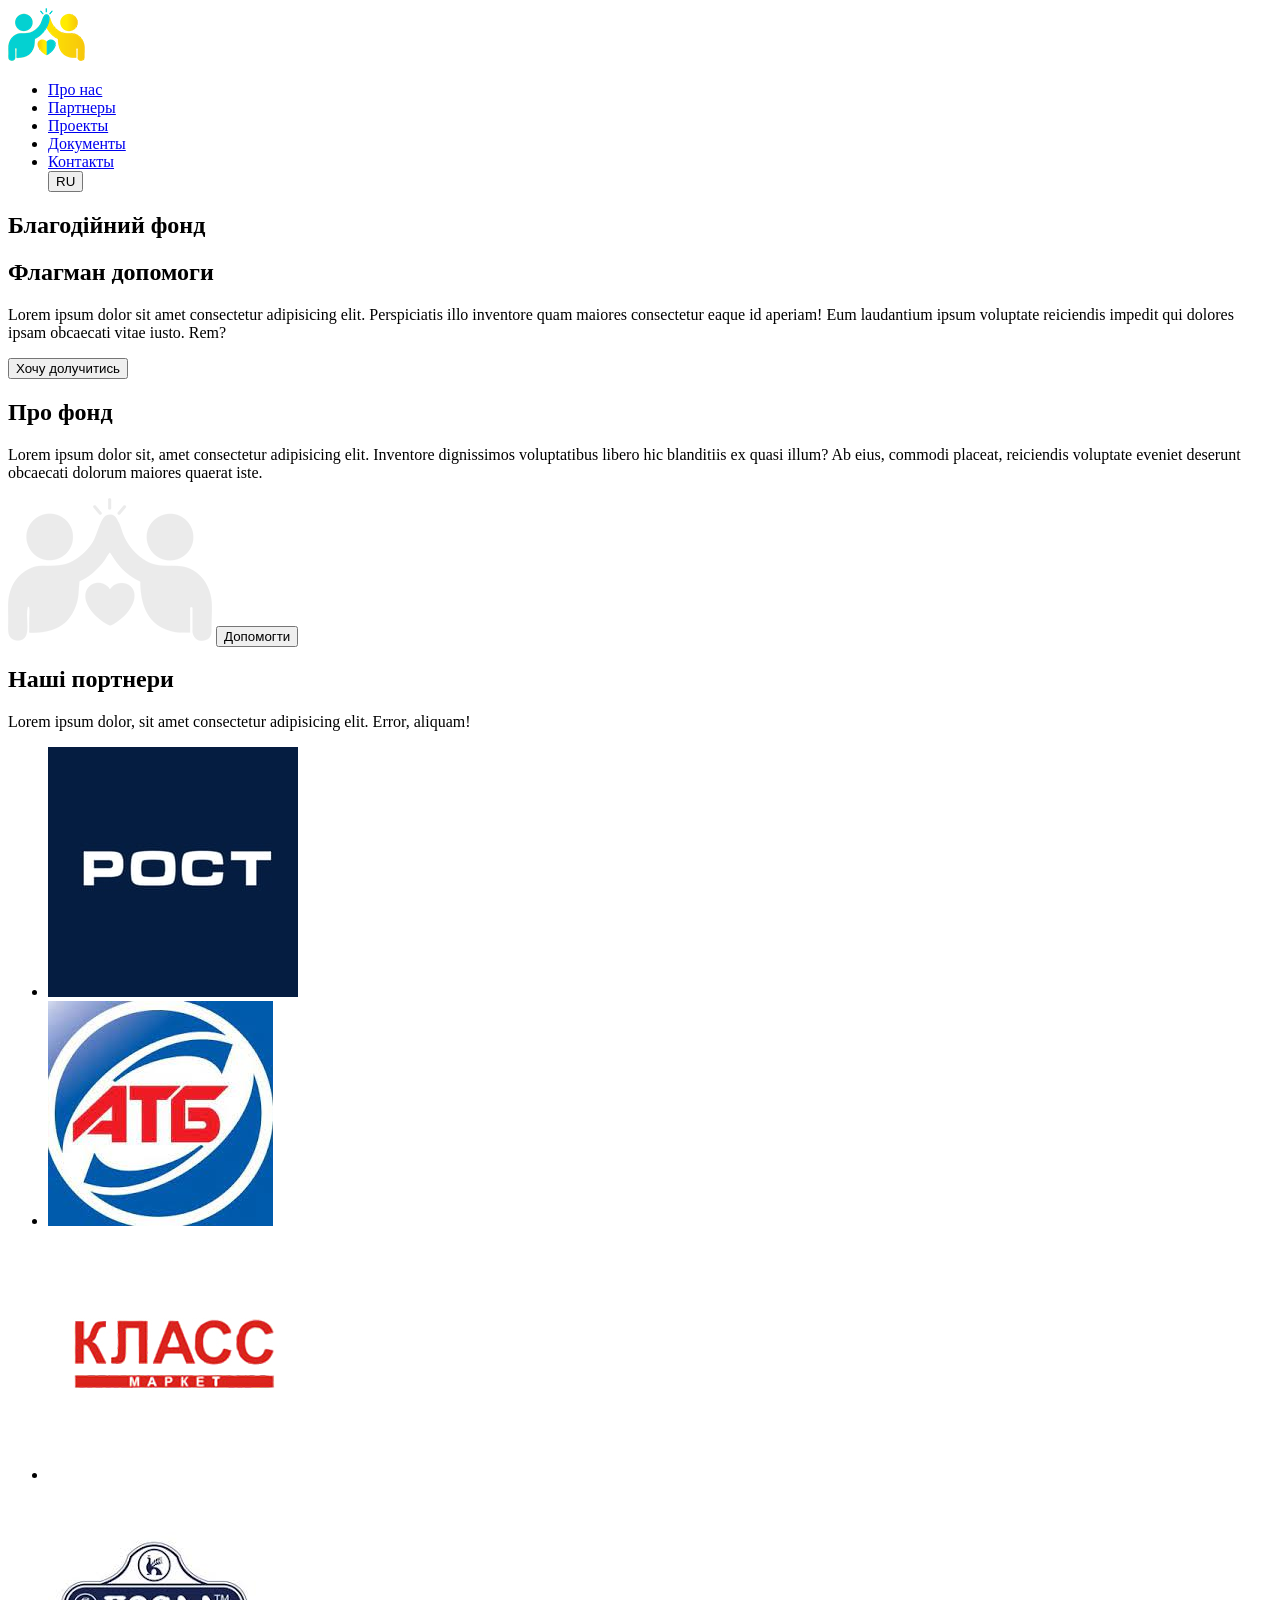
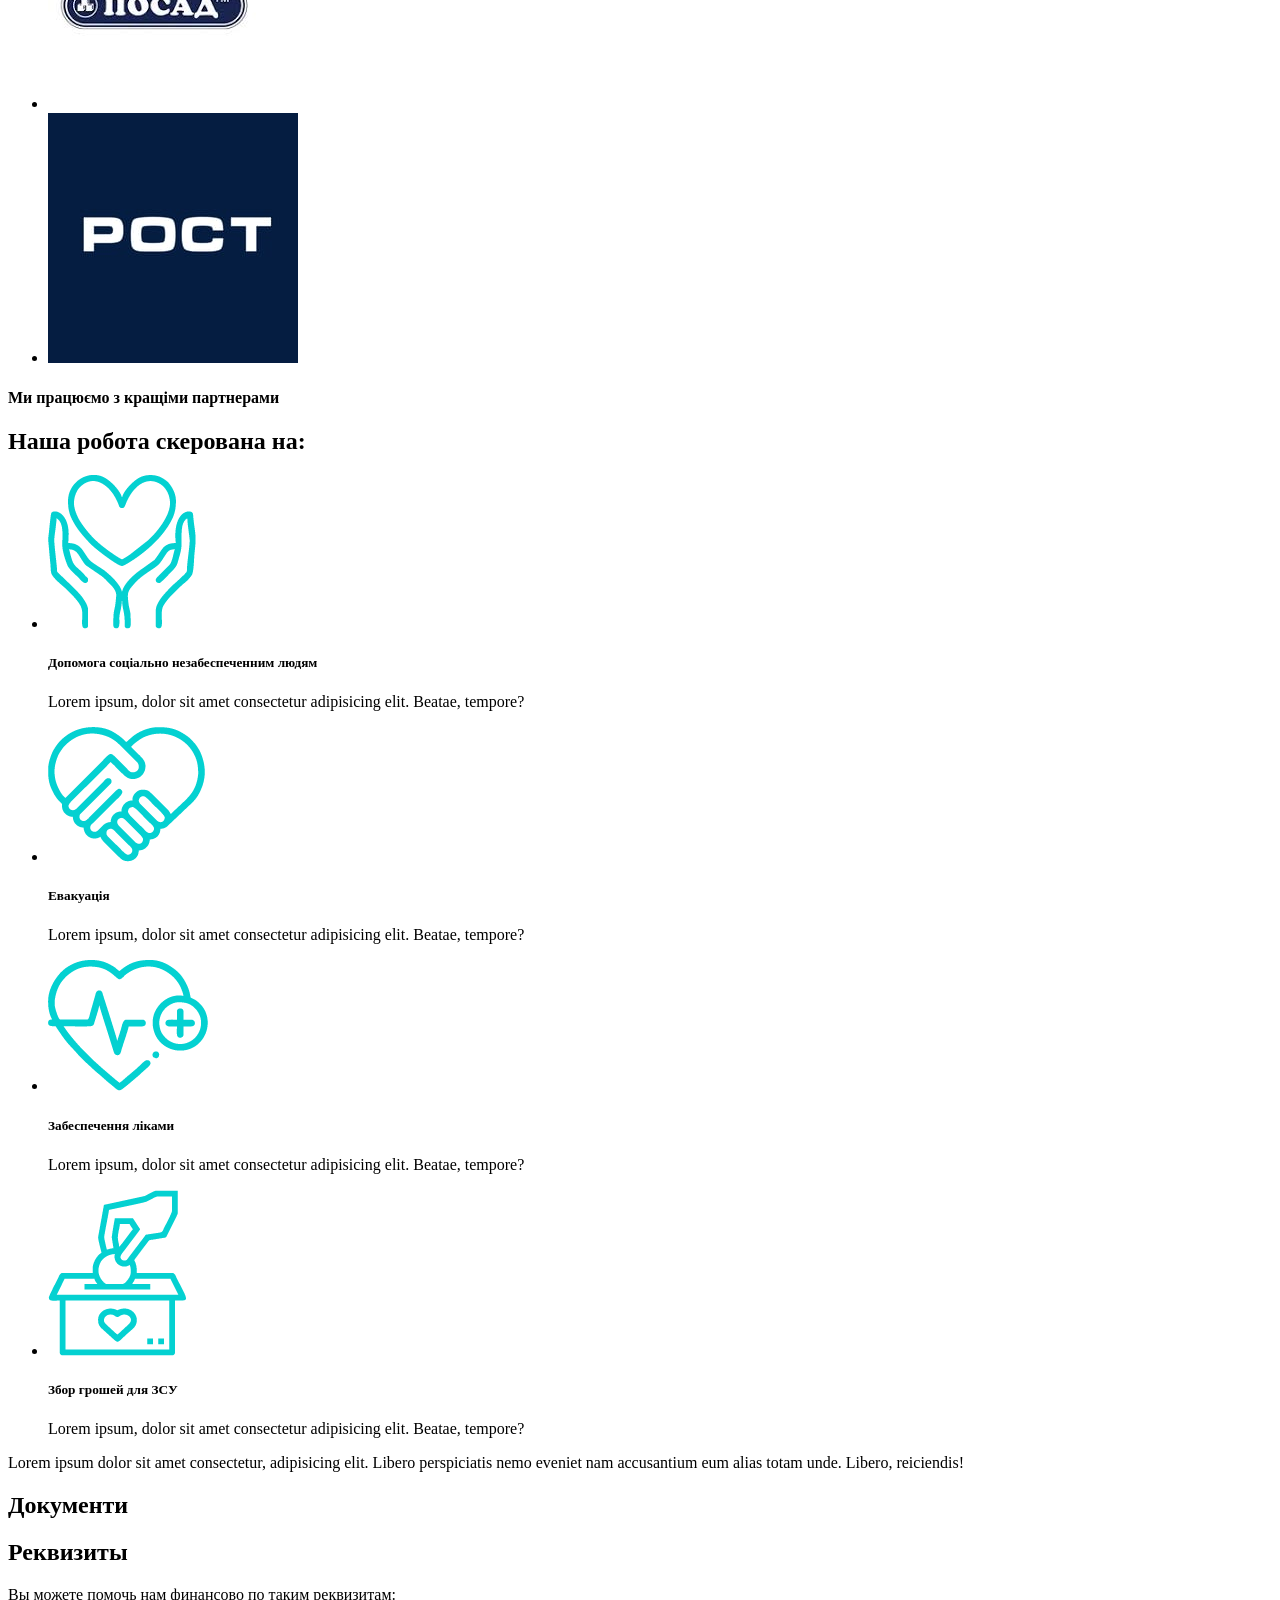
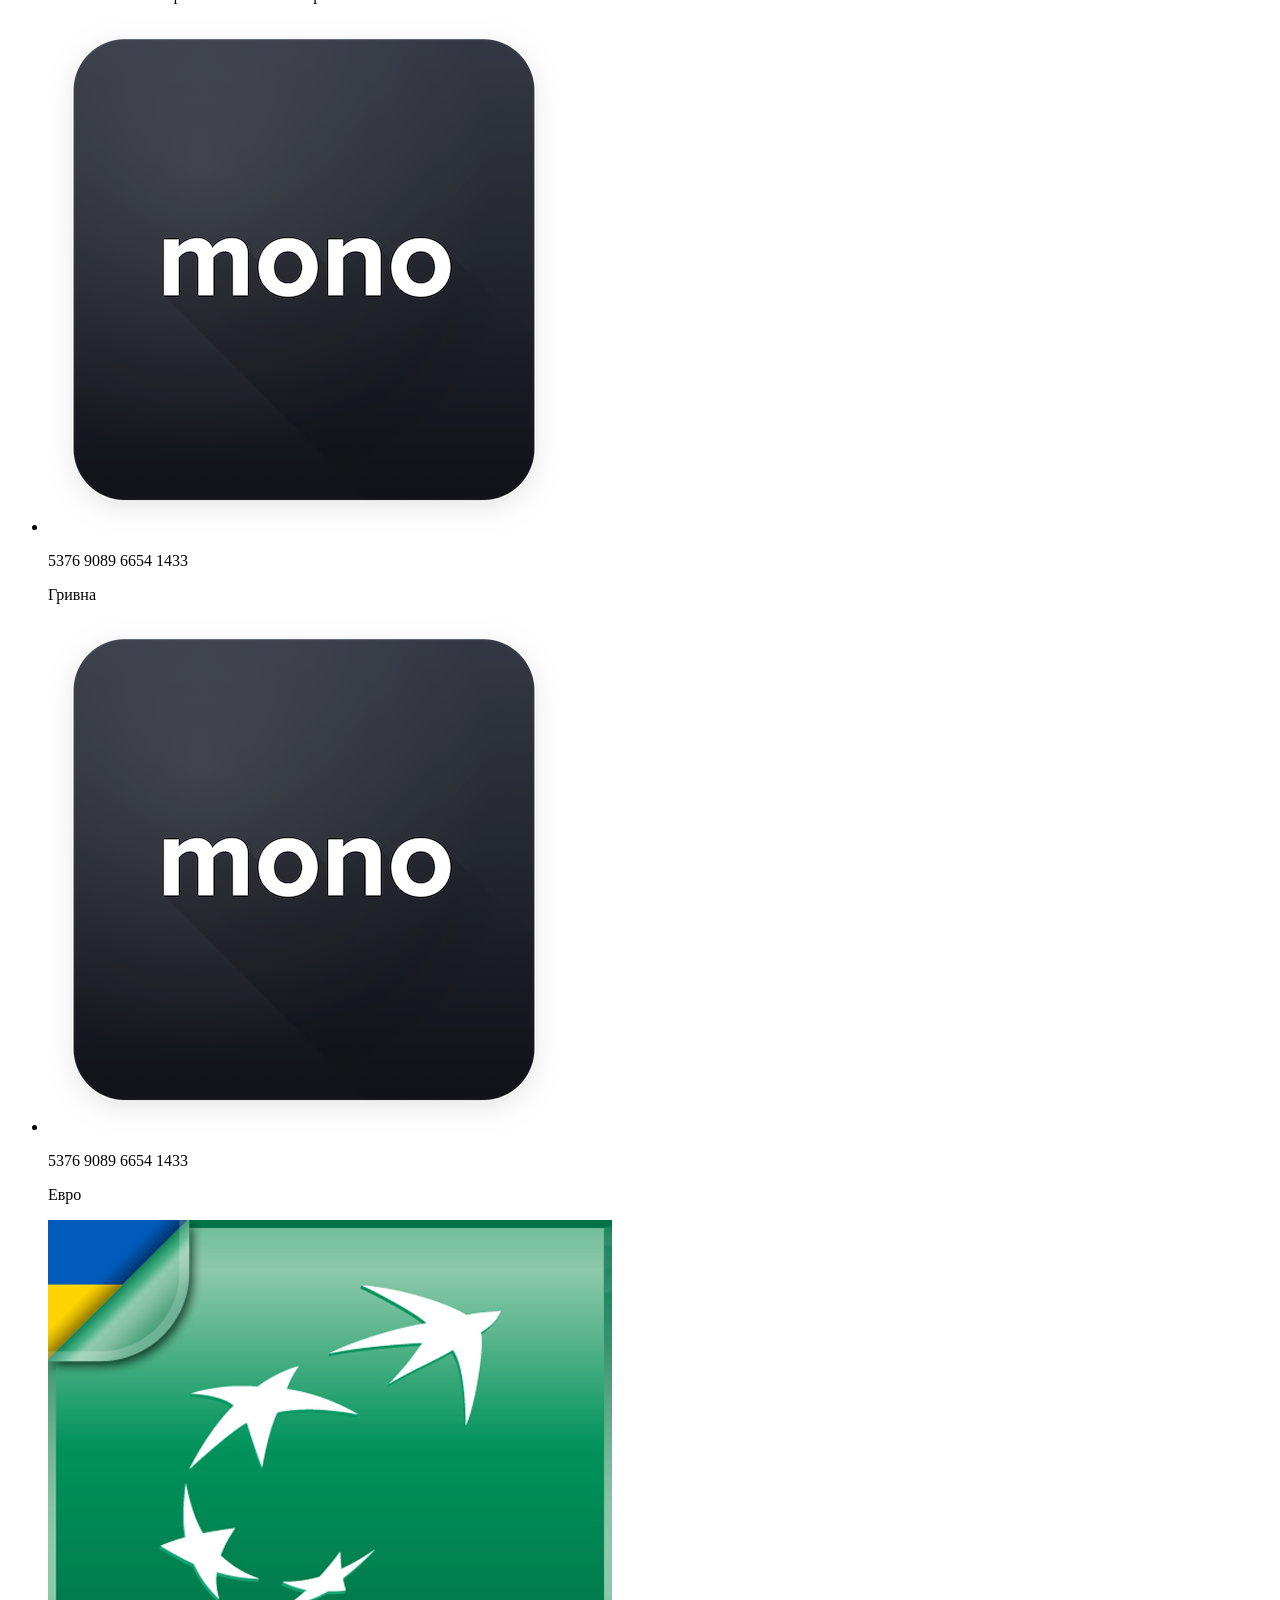
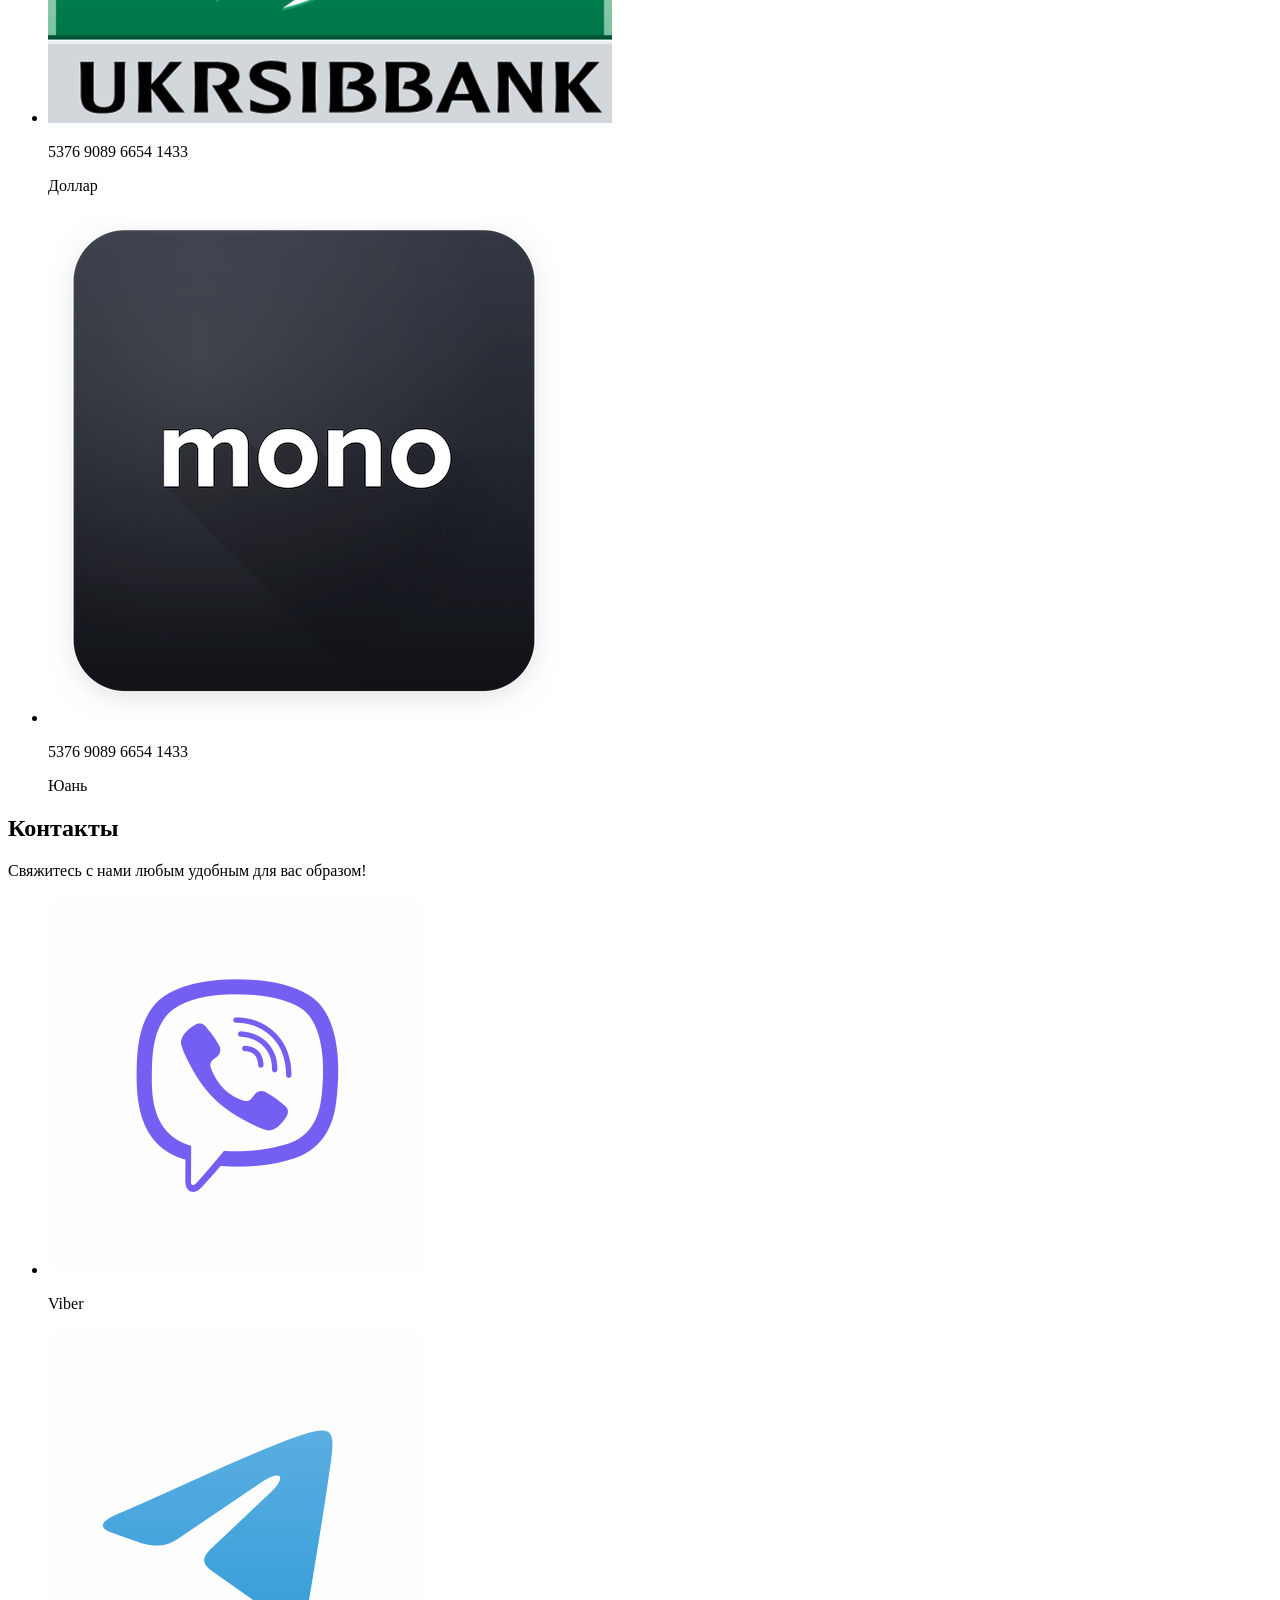
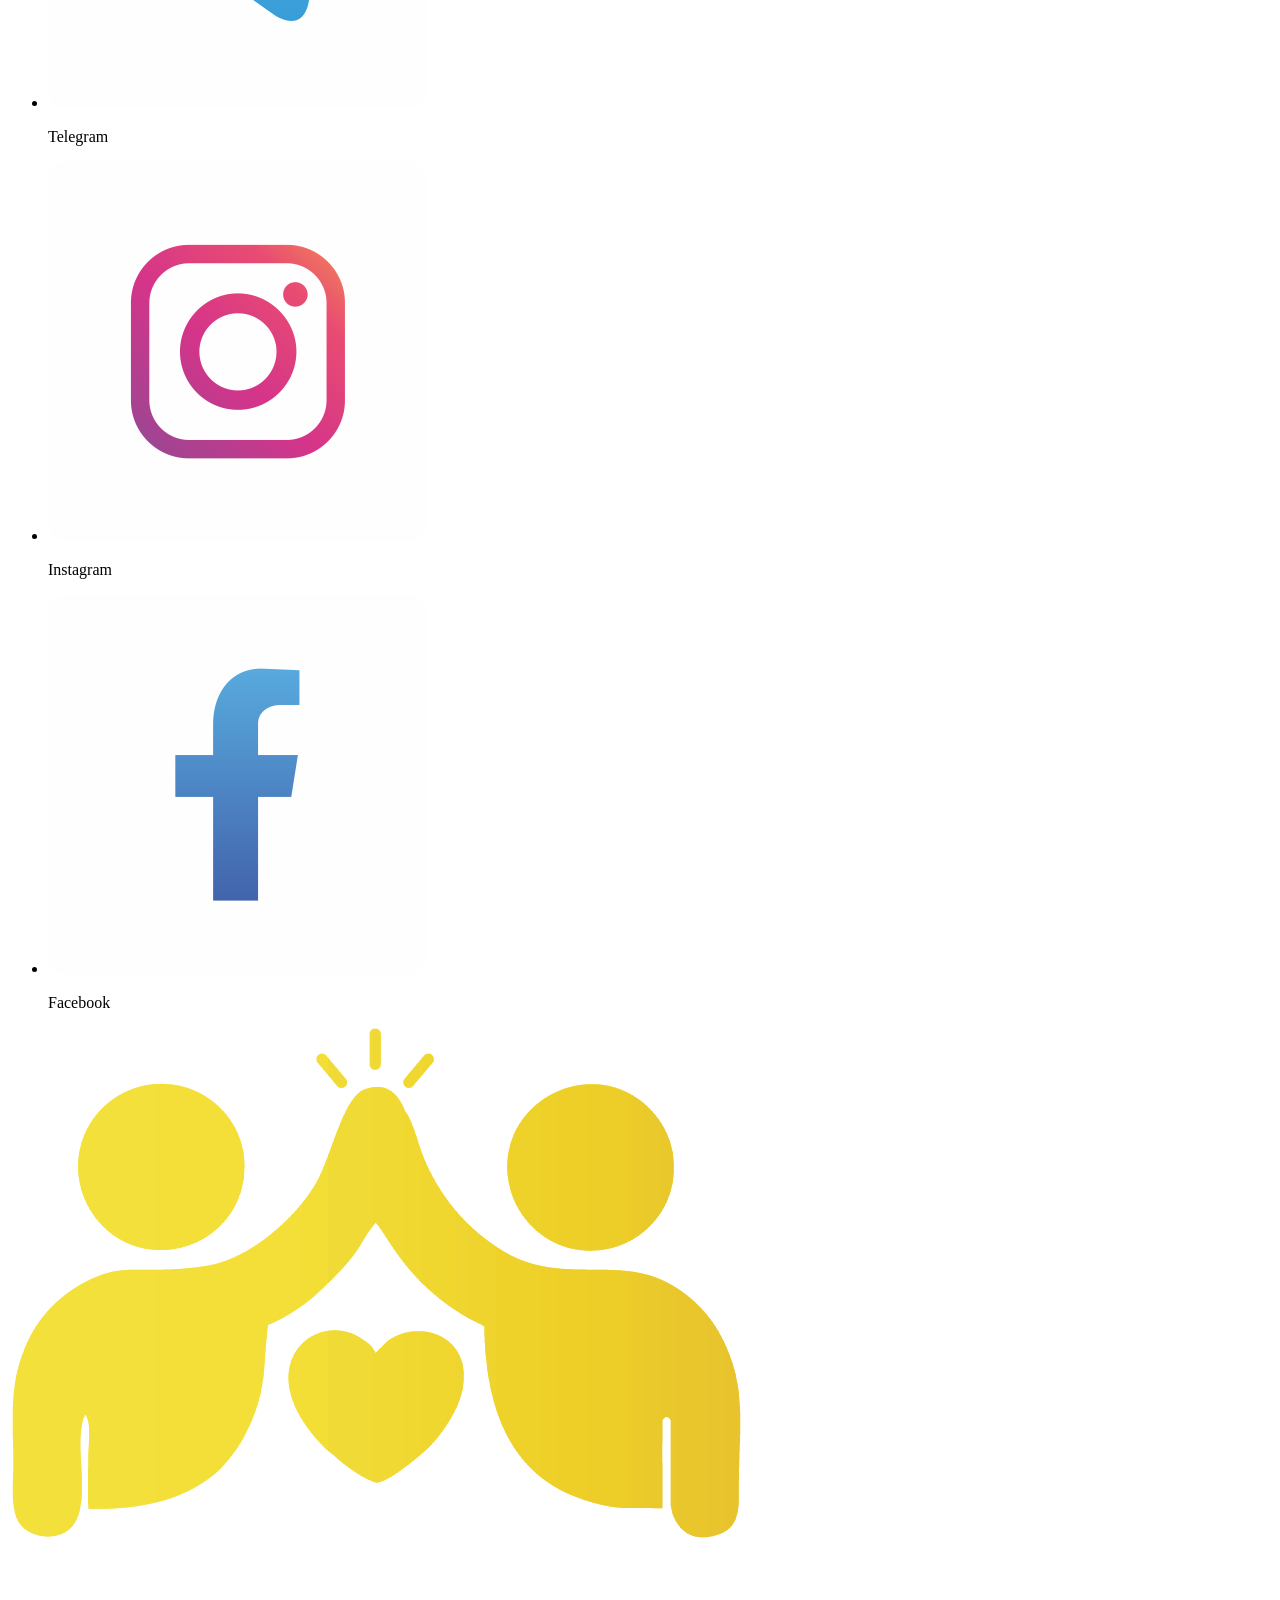
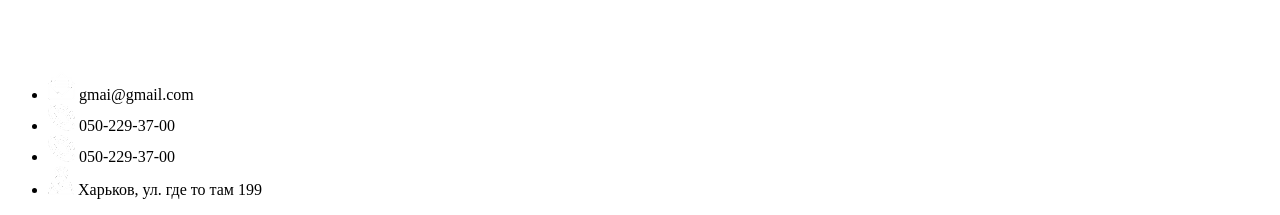
==== Флагман/index.html @ 04d18f3b "Update index.html" ====
<!DOCTYPE html>
<html lang="ru">
<head>
    <meta charset="UTF-8">
    <meta http-equiv="X-UA-Compatible" content="IE=edge">
    <meta name="viewport" content="width=device-width, initial-scale=1.0">
    <title>Флагман допомоги</title>
    <link rel="stylesheet" href=".../main.css">
    <link rel="preconnect" href="https://fonts.googleapis.com">
    <link rel="preconnect" href="https://fonts.gstatic.com" crossorigin>
    <link href="https://fonts.googleapis.com/css2?family=Merriweather:wght@700&family=Montserrat:wght@400;700;900&display=swap" rel="stylesheet">
</head>
<body>
    <header class="header" id="header">
        <a href="#header"> <img class="logo" src="./img/ЛОГО.png" alt="Logo"></a>
        <nav class="navigation">
            <ul class="navigation-list">
                <li class="navigation-list-item"> <a class="navigation-list-item-link" href="#aboute">Про нас</a></li>
                <li class="navigation-list-item"> <a class="navigation-list-item-link" href="#partners">Партнеры</a></li>
                <li class="navigation-list-item"> <a class="navigation-list-item-link" href="#projects">Проекты</a></li>
                <li class="navigation-list-item"> <a class="navigation-list-item-link" href="#documents">Документы</a></li>
                <li class="navigation-list-item"> <a class="navigation-list-item-link" href="#contacts">Контакты</a></li>
                <button class="navigation-languege-button">RU</button>
            </ul>
        </nav>
    </header>
    <main>
        <section class="aboute" id="aboute">
            <h2 class="aboute-header">Благодійний фонд</h2>
            <h1>Флагман допомоги</h1>
            <p class="aboute-text">Lorem ipsum dolor sit amet consectetur adipisicing elit. Perspiciatis illo inventore quam maiores consectetur eaque id aperiam! Eum laudantium ipsum voluptate reiciendis impedit qui dolores ipsam obcaecati vitae iusto. Rem?</p>
            <button class="aboute-button_join">Хочу долучитись</button>
        </section>
            <div class="aboute-fund">
                <div class="about-fund_wrapper">
            <h2 class="aboute-funt-header">Про фонд</h2>
            <p class="aboute-fund-text">Lorem ipsum dolor sit, amet consectetur adipisicing elit. Inventore dignissimos voluptatibus libero hic blanditiis ex quasi illum? Ab eius, commodi placeat, reiciendis voluptate eveniet deserunt obcaecati dolorum maiores quaerat iste.</p>
                </div>
                <div class="about-fund-help">
            <img class="aboute-fund-logo" src="./img/Ресурс 16@4x.png" alt="Logo">
            <button class="aboute-fund_join">Допомогти</button>
                 </div>
            </div>
        

        <section class="partners" id="partners">
             <h2 class="partners-header">Наші портнери</h2>
             <p class="partners-text">Lorem ipsum dolor, sit amet consectetur adipisicing elit. Error, aliquam!</p>
             <ul class="partners-list">
                 <li class="partners-list-item"><img class="partners-list-item-img" src="/Флагман/img/3421147_20210803105849.jpg" alt=""></li>
                 <li class="partners-list-item"><img class="partners-list-item-img" src="/Флагман/img/атб.jpg" alt=""></li>
                 <li class="partners-list-item"><img class="partners-list-item-img" src="/Флагман/img/класс.jpg" alt=""></li>
                 <li class="partners-list-item"><img class="partners-list-item-img" src="/Флагман/img/посад.jpg" alt=""></li>
                 <li class="partners-list-item"><img class="partners-list-item-img" src="/Флагман/img/3421147_20210803105849.jpg" alt=""></li>
             </ul>
             <h4 class="partners-slogan">Ми працюємо з кращіми партнерами</h4>
        </section>

        <section class="projects" id="projects">
             <h2 class="projects-header">Наша робота скерована на:</h2>
             <ul class="projects-list">
                 <li class="projects-list-item">
                     <img class="projects-list-item-img" src="./img/Ресурс 64@4x.png" alt="">
                     <h5>Допомога соціально незабеспеченним людям</h5>
                     <p>Lorem ipsum, dolor sit amet consectetur adipisicing elit. Beatae, tempore?</p>
                 </li>
                 <li class="projects-list-item">
                    <img class="projects-list-item-img" src="./img/Ресурс 62@4x.png" alt="">
                    <h5>Евакуація</h5>
                    <p>Lorem ipsum, dolor sit amet consectetur adipisicing elit. Beatae, tempore?</p>
                 </li>
                <li class="projects-list-item">
                    <img class="projects-list-item-img" src="./img/Ресурс 61@4x.png" alt="">
                    <h5>Забеспечення ліками</h5>
                    <p>Lorem ipsum, dolor sit amet consectetur adipisicing elit. Beatae, tempore?</p>
                </li>
                <li class="projects-list-item">
                    <img class="projects-list-item-img" src="./img/Ресурс 63@4x.png" alt="">
                    <h5>Збор грошей для ЗСУ</h5>
                    <p>Lorem ipsum, dolor sit amet consectetur adipisicing elit. Beatae, tempore?</p>
                </li>
            </ul>
             <p class="projects-slogan">Lorem ipsum dolor sit amet consectetur, adipisicing elit. Libero perspiciatis nemo eveniet nam accusantium eum alias totam unde. Libero, reiciendis!</p>
        </section>
        <section class="docements" id="documents">
            <h2>Документи</h2>
        </section>
        <section class="requisites">
             <h2>Реквизиты</h2>
             <p class="requisites-text">Вы можете помочь нам финансово по таким реквизитам:</p>
             <ul class="requisites-list">
                 <li class="requisites-list-item">
                     <img class="requisites-list-item-img" src="./img/mono.png" alt="Monobank">
                     <p>5376 9089 6654 1433</p>
                     <p>Гривна</p>
                 </li>
                 <li class="requisites-list-item">
                    <img class="requisites-list-item-img" src="./img/mono.png" alt="Monobank">
                    <p>5376 9089 6654 1433</p>
                    <p>Евро</p>
                </li>
                <li class="requisites-list-item">
                    <img class="requisites-list-item-img" src="./img/укрсиб.png" alt="Monobank">
                    <p>5376 9089 6654 1433</p>
                    <p>Доллар</p>
                </li>
                <li class="requisites-list-item">
                    <img class="requisites-list-item-img" src="./img/mono.png" alt="Monobank">
                    <p>5376 9089 6654 1433</p>
                    <p>Юань</p>
                </li>
             </ul>
        </section>
    </main>
    <footer class="contacts" id="contacts">
        <h2>Контакты</h2>
        <p class="contacts-text">Cвяжитесь с нами любым удобным для вас образом!</p>
        <ul class="messenger-list">
           <li class="messenger-list-item">
               <img src="./img/Ресурс 14@4x.png" alt="viber">
               <p>Viber</p>
           </li>
           <li class="messenger-list-item">
            <img src="./img/Ресурс 15@4x.png" alt="telegram">
            <p>Telegram</p>
        </li>
        <li class="messenger-list-item">
            <img src="./img/Ресурс 13@4x.png" alt="instagram">
            <p>Instagram</p>
        </li>
        <li class="messenger-list-item">
            <img src="./img/Ресурс 12@4x.png" alt="facebook">
            <p>Facebook</p>
        </li>
        </ul>
        <div class="contacts-phone">
            <img src="./img/Ресурс 3@4x.png" alt="Logo">
              <ul class="contacts-list">
                 <li> <img src="./img/contacts_mail icon.png" alt=""> gmai@gmail.com</li>
                 <li> <img src="./img/contacts_phone icon.png" alt=""> 050-229-37-00</li>
                 <li> <img src="./img/contacts_phone icon.png" alt=""> 050-229-37-00</li>
                 <li> <img src="./img/contacts_adress icon.png" alt=""> Харьков, ул. где то там 199</li>
             </ul>
        </div>
    </footer>
</body>
</html>
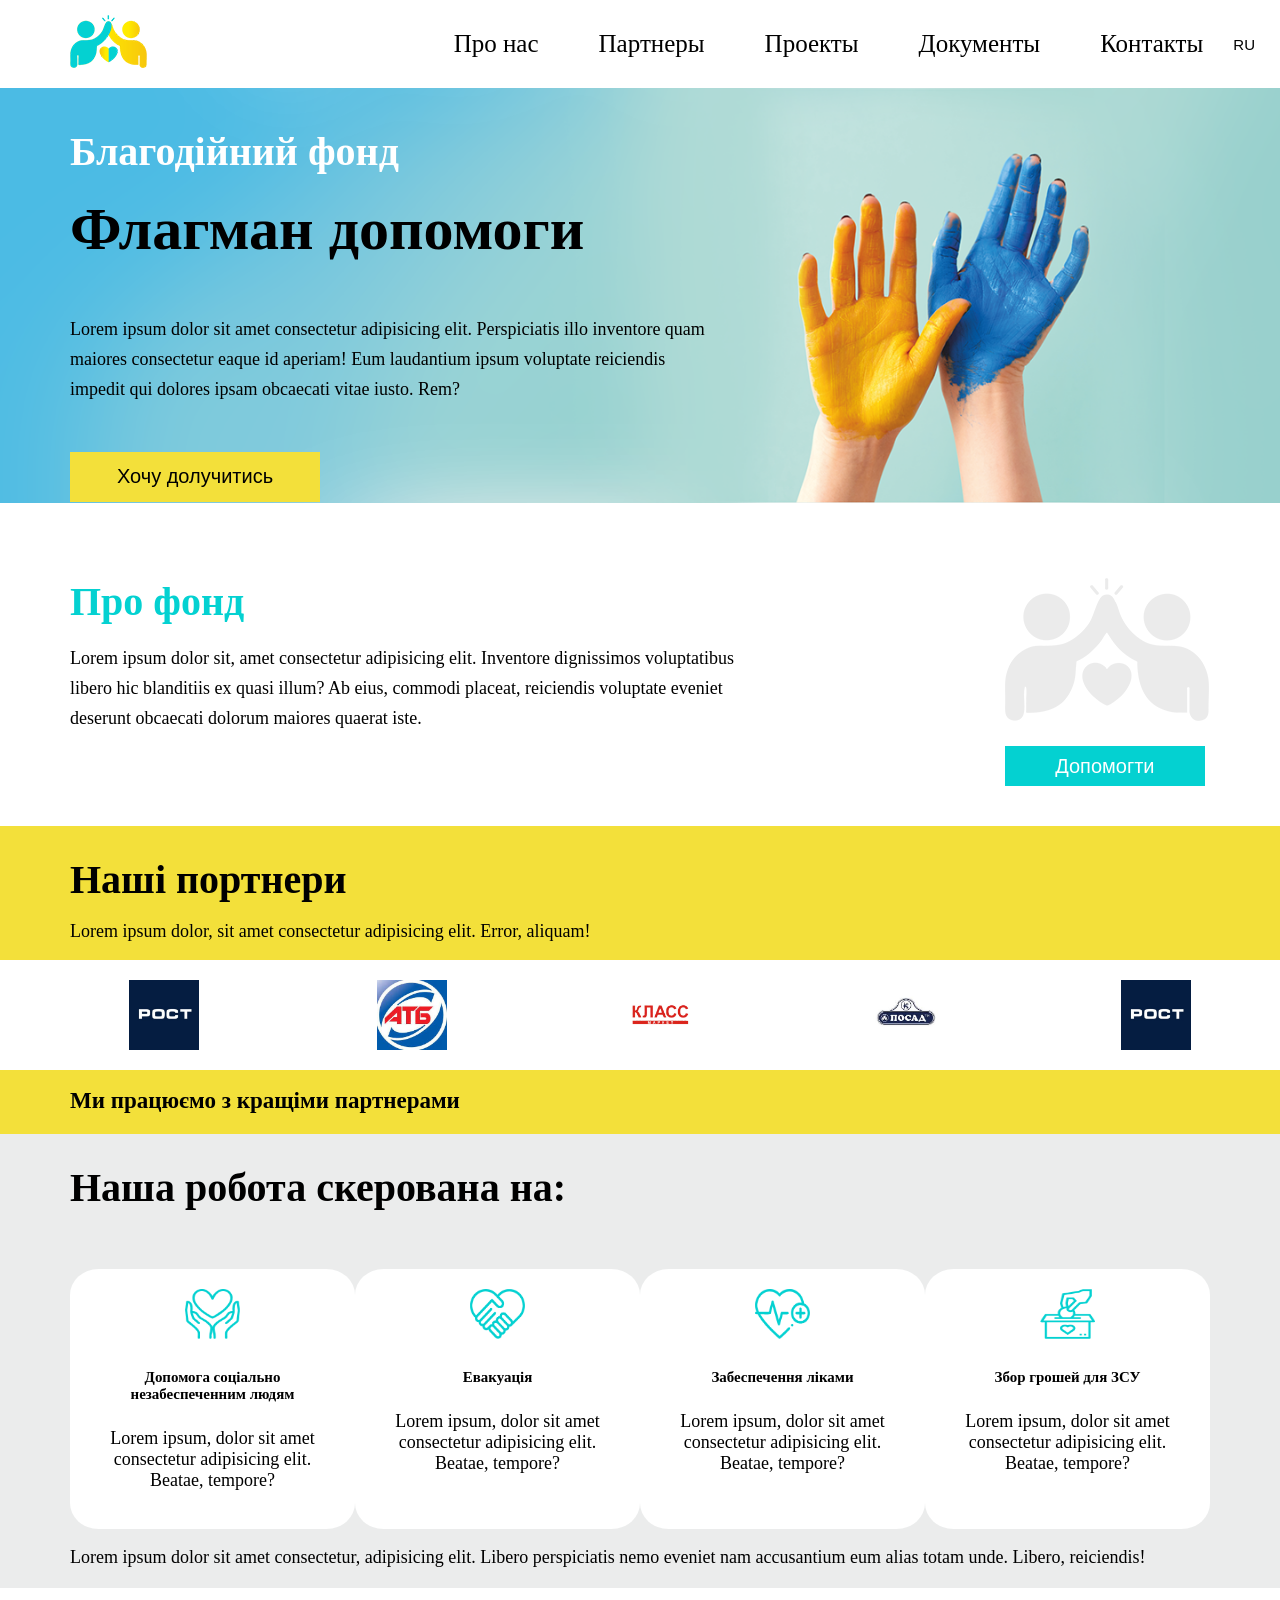
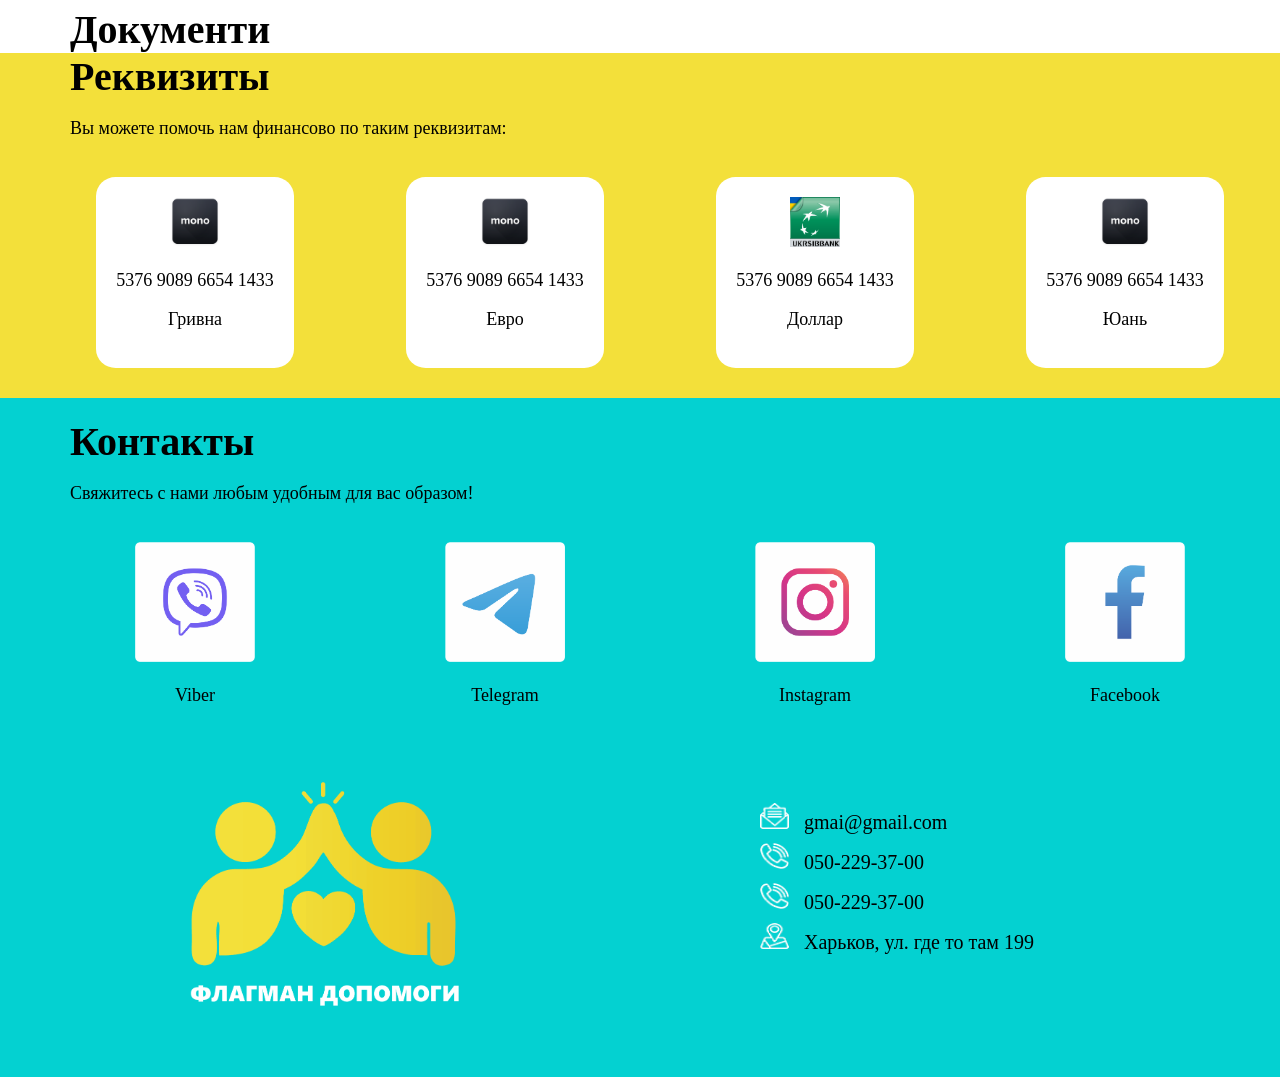
==== commit 1e864d58: "Update index.html" ====
--- a/Флагман/index.html
+++ b/Флагман/index.html
@@ -5,7 +5,7 @@
     <meta http-equiv="X-UA-Compatible" content="IE=edge">
     <meta name="viewport" content="width=device-width, initial-scale=1.0">
     <title>Флагман допомоги</title>
-    <link rel="stylesheet" href=".../main.css">
+    <link rel="stylesheet" href="./main.css">
     <link rel="preconnect" href="https://fonts.googleapis.com">
     <link rel="preconnect" href="https://fonts.gstatic.com" crossorigin>
     <link href="https://fonts.googleapis.com/css2?family=Merriweather:wght@700&family=Montserrat:wght@400;700;900&display=swap" rel="stylesheet">
--- a/Флагман/main.css
+++ b/Флагман/main.css
@@ -0,0 +1,282 @@
+html {
+    scroll-behavior: smooth;
+}
+body {
+    max-width: 1440px;
+    margin: 0 auto;
+    padding: 0;
+    font-family: 'Merriweather' Arial, sans-serif;
+    font-size: 18px;
+}
+
+h1 {
+    font-size: 60px;
+    padding-left: 70px;
+    margin-top: 20px;
+}
+
+h2 {
+    font-size: 40px;
+    margin: 0;
+    padding-left: 70px;
+}
+
+h3 {
+    font-size: 28px;
+}
+
+h4 {
+    font-size: 23px;
+}
+
+.header {
+    display: flex;
+    align-items: center;
+    justify-content: space-between;
+    background-color: #fff;
+    min-height: fit-content;
+    /* min-height: 15px; */
+}
+
+.logo {
+    padding-left: 70px;
+}
+
+.navigation-list {
+    display: flex;
+    list-style: none;
+    font-size: 25px;
+    margin: 0;
+    padding-right: 25px;
+}
+
+.navigation-list-item {
+    padding: 30px;
+}
+
+.navigation-list-item-link {
+    text-decoration: none;
+    color: #000;
+}
+
+.navigation-languege-button {
+    font-size: 15px;
+    border: none;
+    background-color: transparent;
+    cursor: pointer;
+    padding: 0;
+}
+
+.aboute {
+    background: url(/Флагман/img/BANNER.png);
+    background-repeat: no-repeat;
+    background-size: contain;
+    height: 460px;
+    margin-bottom: 30px;
+}
+
+.aboute-header {
+    color: #fff;
+    padding-top: 40px;
+}
+
+.aboute-text {
+    padding-left: 70px;
+    width: 50%;
+    line-height: 30px;
+}
+
+.aboute-button_join {
+    width: 250px;
+    height: 50px;
+    background-color: #f3e03a;
+    font-size: 20px;
+    border: none;
+    cursor: pointer;
+    margin-top: 30px;
+    margin-left: 70px;
+}
+
+.aboute-fund {
+    display: flex;
+}
+
+.aboute-funt-header {
+    color: #04d1d1;
+}
+
+.aboute-fund-text {
+    padding-left: 70px;
+    width: 70%;
+    line-height: 30px;
+}
+
+.aboute-fund-logo {
+    width: 204px;
+    height: 143px;
+    /* padding-top: 30px; */
+    padding-right: 70px;
+}
+
+.aboute-fund_join {
+    width: 200px;
+    height: 40px;
+    background-color: #04d1d1;
+    color: #fff;
+    font-size: 20px;
+    border: none;
+    cursor: pointer;
+    margin-top: 20px;
+}
+
+.partners {
+    background-color: #f3e03a;
+    margin-top: 40px;
+
+}
+
+.partners-header{
+    padding-top: 30px;
+}
+
+.partners-text {
+    padding-left: 70px;
+}
+
+.partners-list {
+    display: flex;
+    justify-content:space-around;
+    background-color: #fff;
+    list-style: none;
+}
+
+.partners-list-item {
+padding-top: 20px;
+padding-bottom: 15px;
+}
+
+.partners-list-item-img {
+width: 70px;
+height: 70px;
+}
+
+.partners-slogan {
+    margin: 0;
+    padding-bottom: 20px;
+    padding-left: 70px;
+}
+
+.projects {
+    background-color: #ebecec;
+    padding-top: 30px;
+}
+
+.projects-list {
+    display: flex;
+    justify-content: space-around;
+    padding-top: 40px;
+    padding-left: 70px;
+    padding-right: 70px;
+}
+
+.projects-list-item {
+    text-align: center;
+    background-color: #fff;
+    padding: 20px 20px;
+    border-radius: 10%;
+    list-style: none;
+    width: 250px;
+}
+
+.projects-list-item-img {
+    width: 55px;
+    height: 50px;
+}
+
+.projects-slogan {
+    padding-left: 70px;
+    padding-bottom: 20px;
+}
+
+.documets {
+
+}
+
+.requisites {
+    background-color: #f3e03a;
+}
+
+.requisites-text  {
+    padding-left: 70px;
+}
+
+.requisites-list {
+    display: flex;
+    justify-content: space-around;
+    padding-top: 20px;
+    padding-bottom: 30px;
+    margin: 0;
+}
+
+.requisites-list-item {
+    list-style: none;
+    text-align: center;
+    background-color: #fff;
+    padding: 20px 20px;
+    border-radius: 10%;
+}
+
+.requisites-list-item-img {
+    width: 50px;
+    height: 50px;
+}
+
+.contacts {
+    background-color: #04d1d1;
+    padding-top: 20px;
+}
+
+.contacts-text {
+    padding-left: 70px;
+}
+
+.messenger-list {
+    display: flex;
+    justify-content: space-around;
+    list-style: none;
+    text-align: center;
+    padding-top: 20px;
+}
+
+.messenger-list-item img {
+width: 120px;
+height: 120px;
+}
+
+.contacts-phone {
+    display: flex;
+}
+
+.contacts-phone img {
+    width: 270px;
+    height: 225px;
+    padding-left: 190px;
+    padding-top: 40px;
+    padding-bottom: 70px;
+}
+
+
+.contacts-list {
+    list-style: none;
+    padding-top: 40px;
+    padding-left: 300px;
+    font-size: 20px;
+    line-height: 40px;
+}
+
+.contacts-list img {
+    width: 29px;
+    height: 26px;
+    padding: 0;
+    margin-right: 10px;
+}
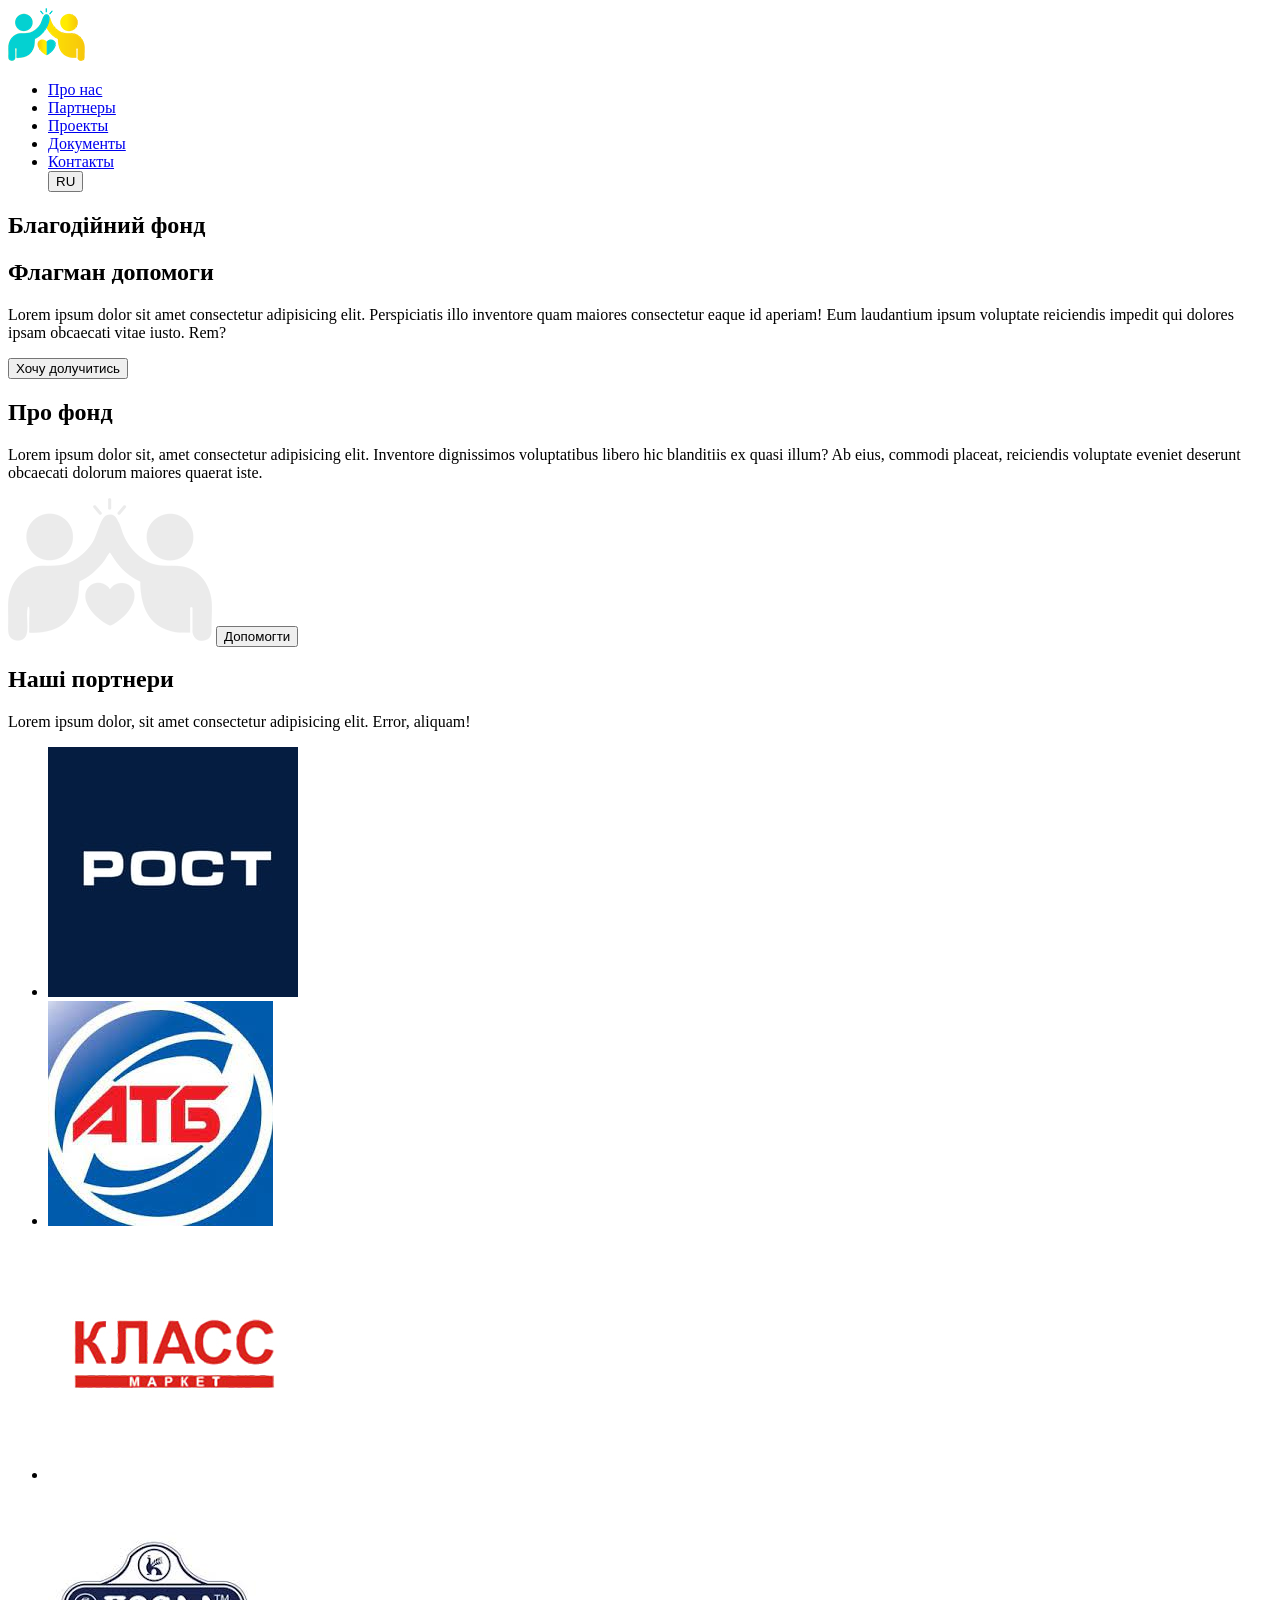
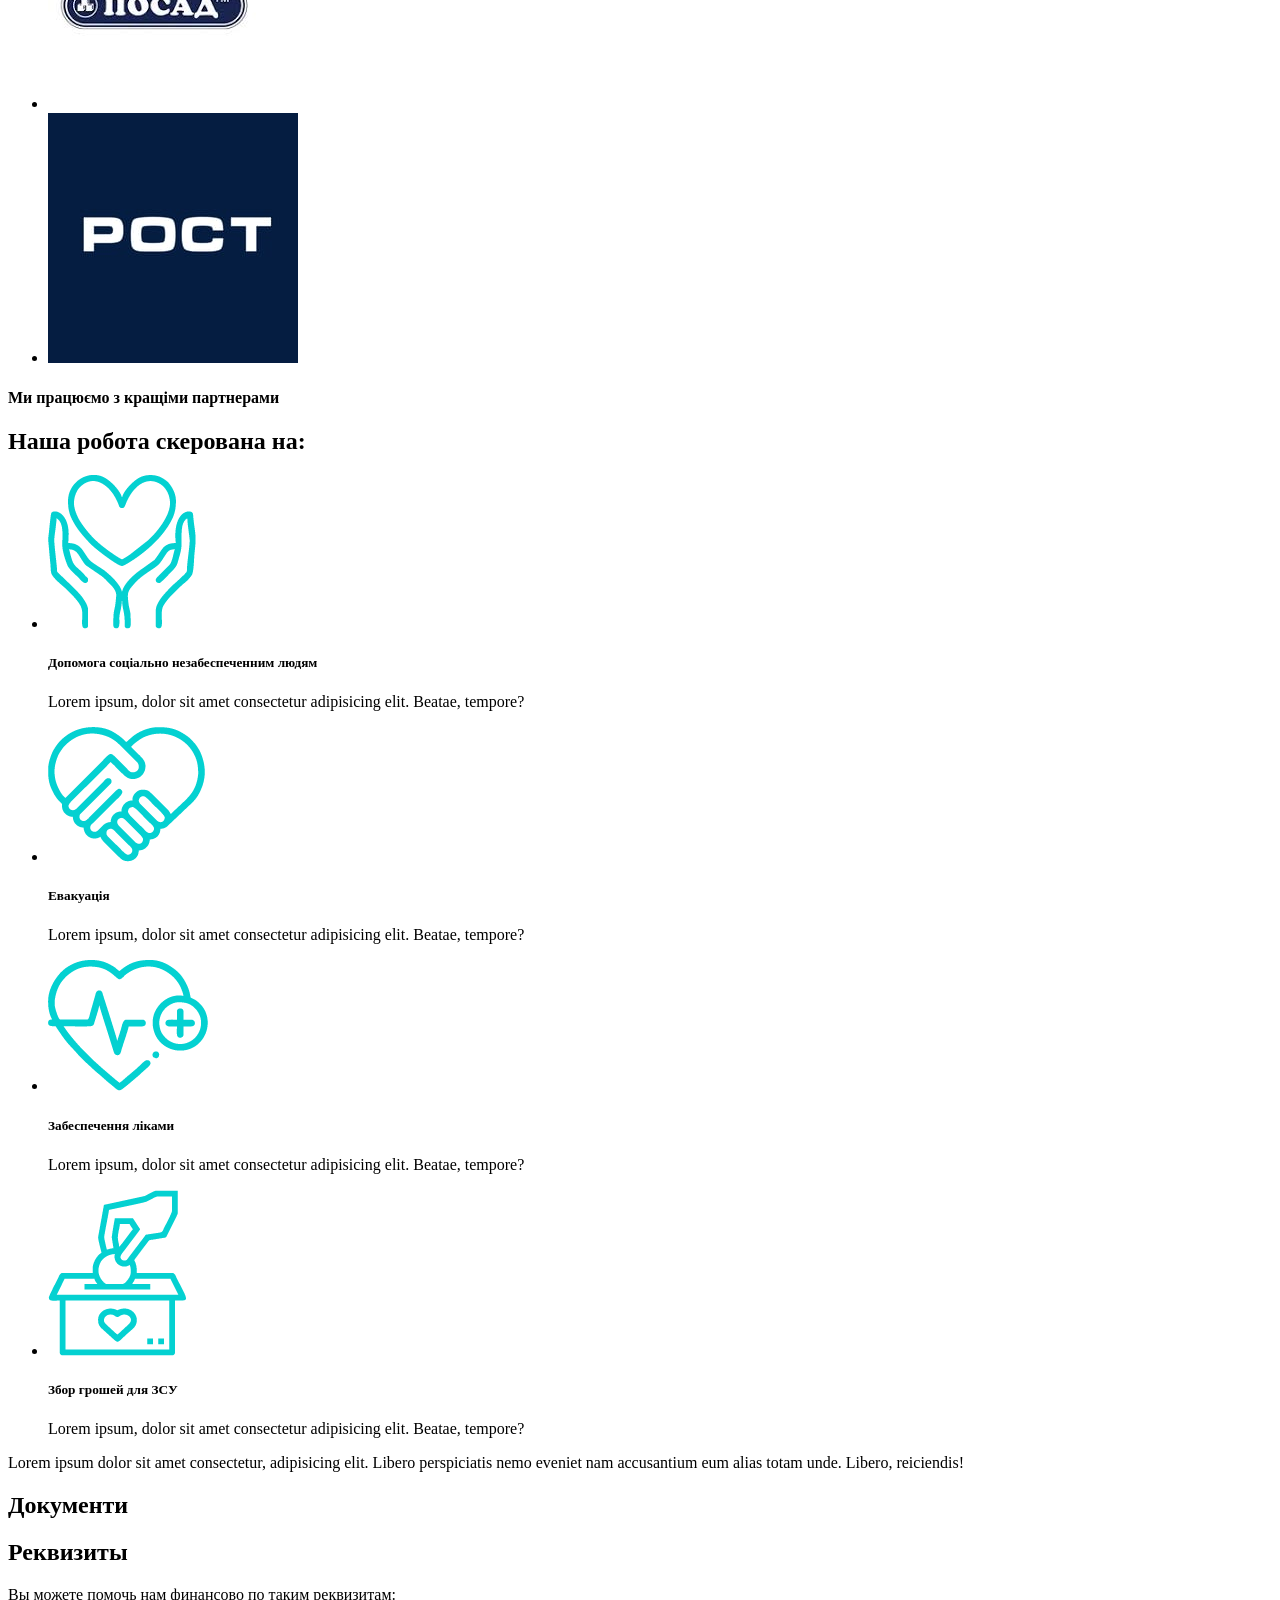
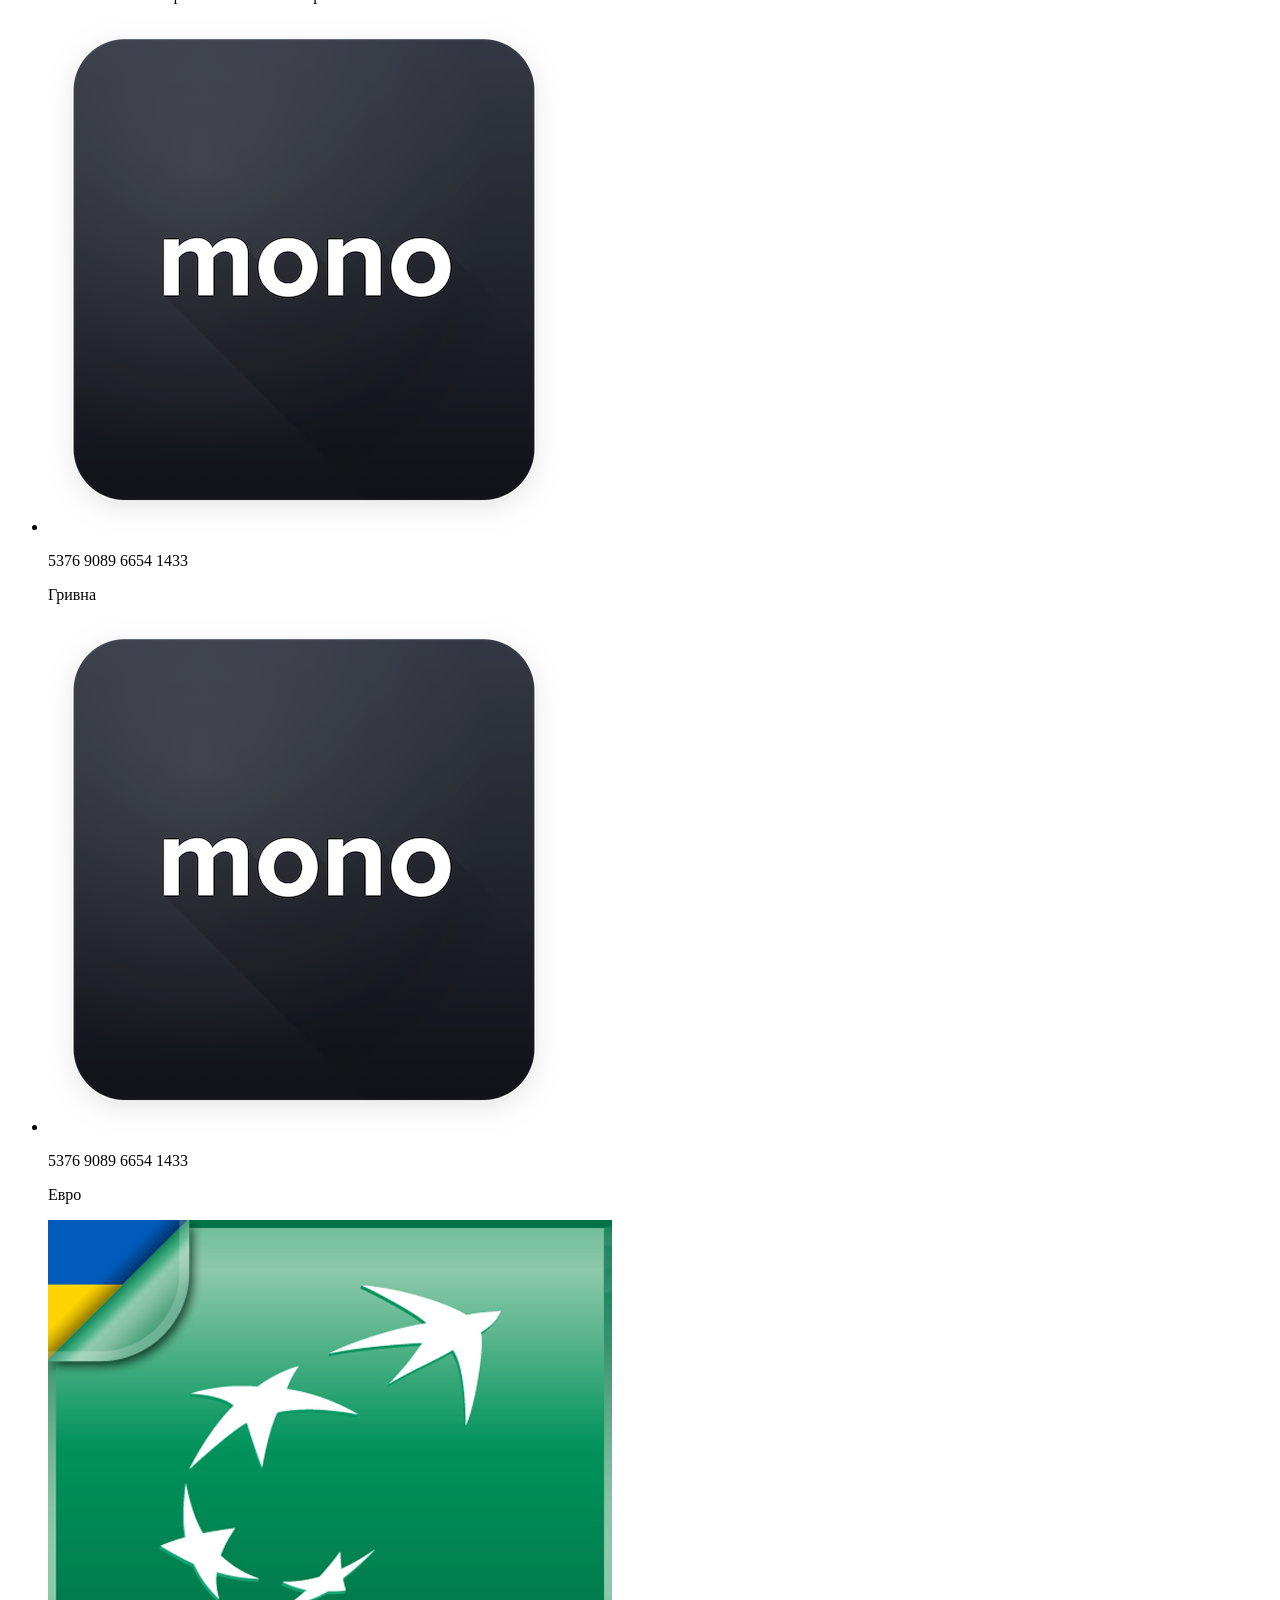
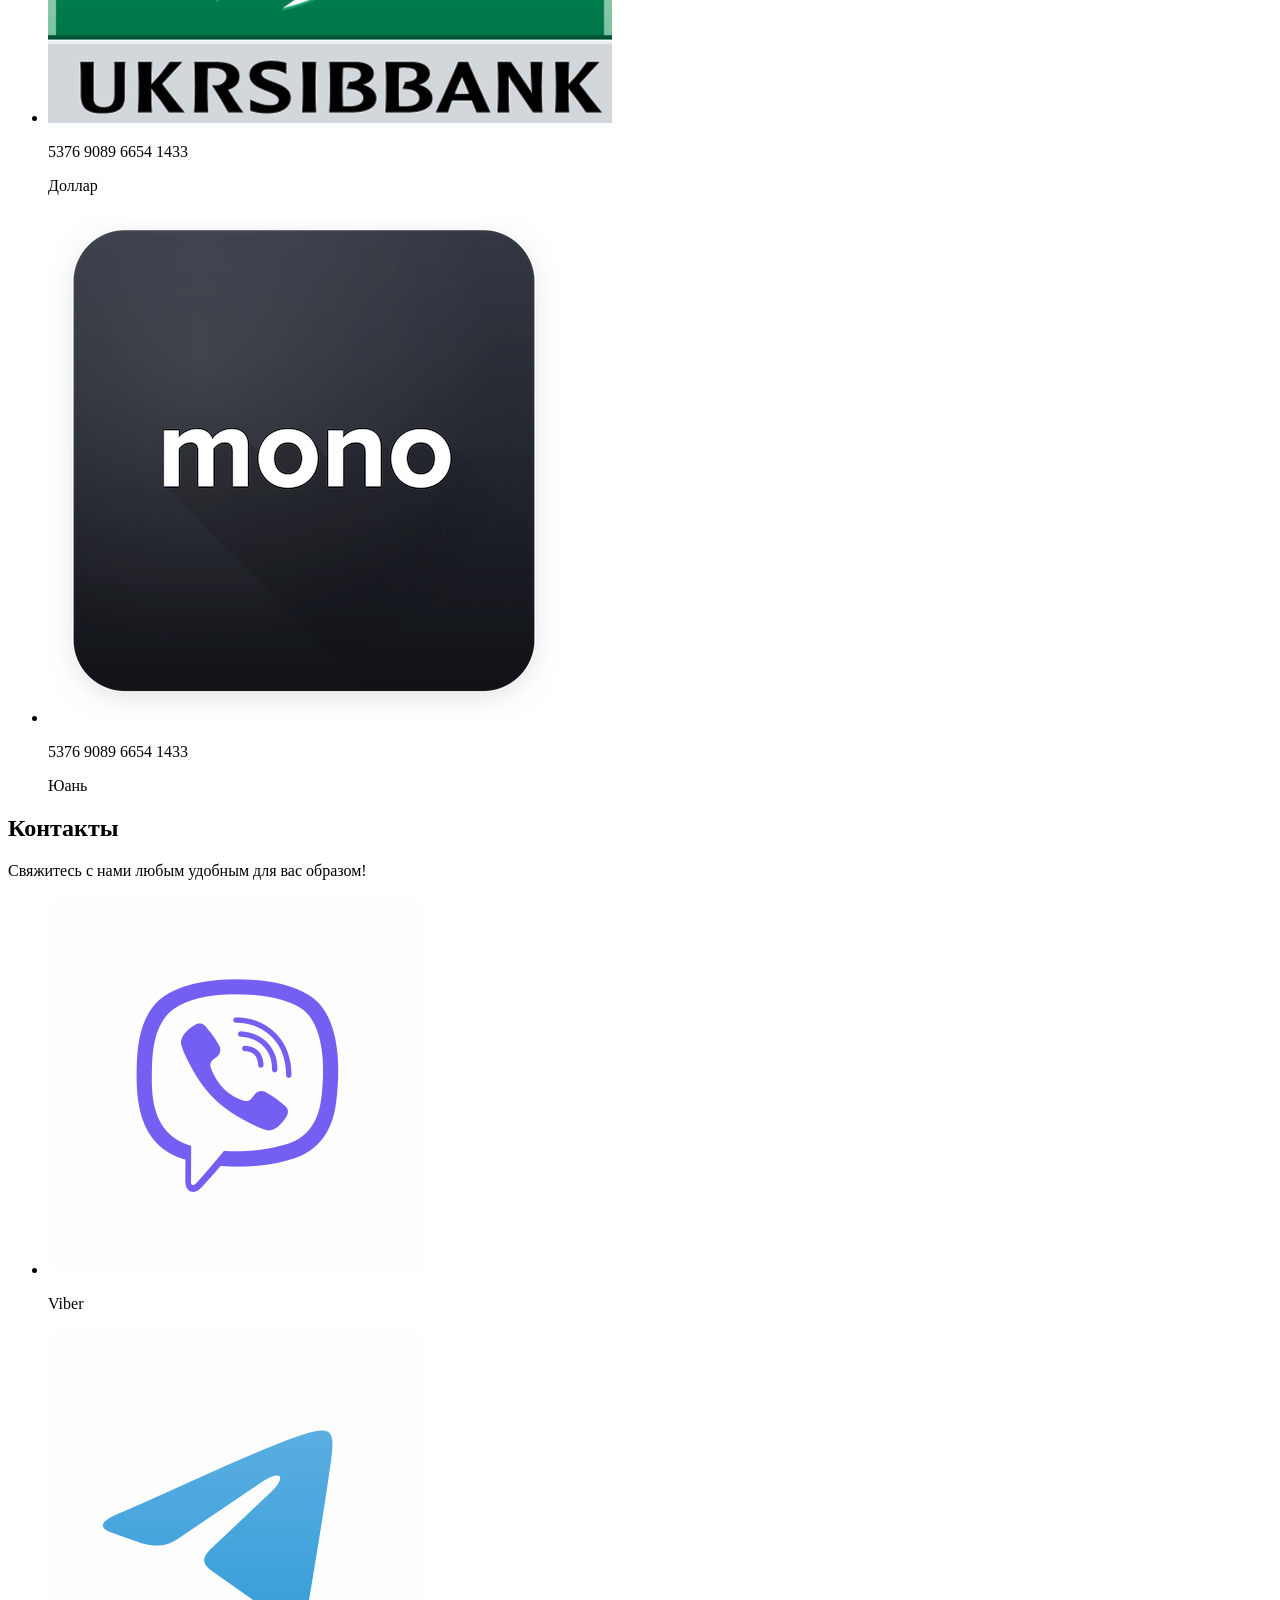
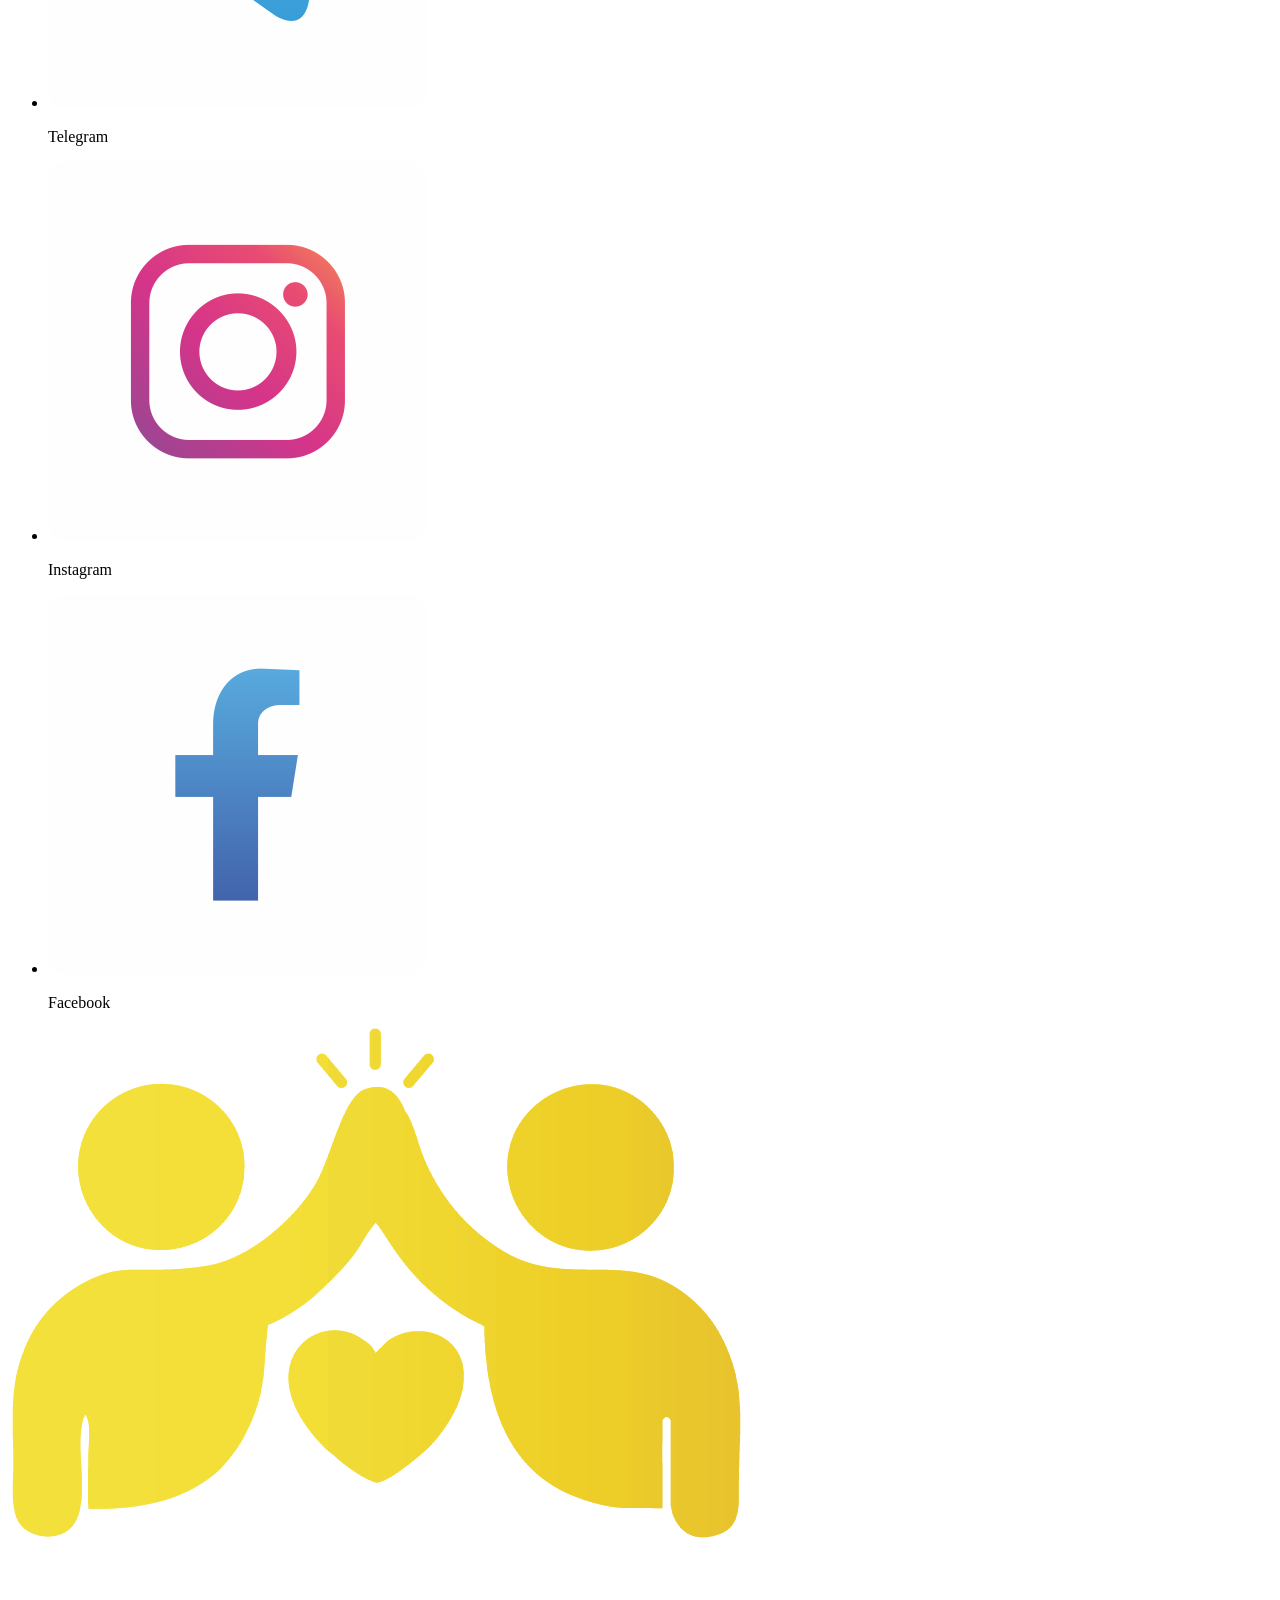
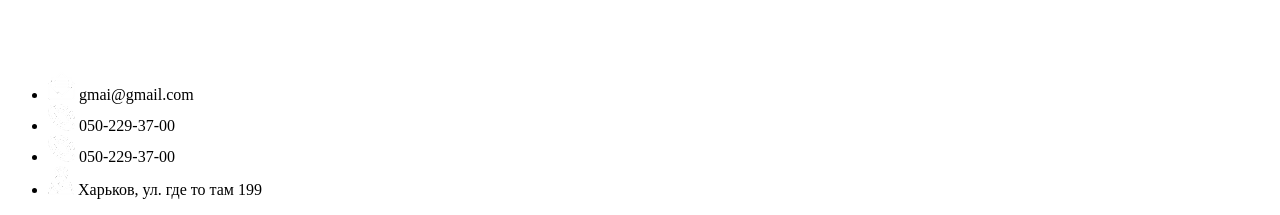
==== commit fbd1f2f6: "Update index.html" ====
--- a/Флагман/index.html
+++ b/Флагман/index.html
@@ -5,7 +5,7 @@
     <meta http-equiv="X-UA-Compatible" content="IE=edge">
     <meta name="viewport" content="width=device-width, initial-scale=1.0">
     <title>Флагман допомоги</title>
-    <link rel="stylesheet" href="./main.css">
+    <link rel="stylesheet" href="/main.css">
     <link rel="preconnect" href="https://fonts.googleapis.com">
     <link rel="preconnect" href="https://fonts.gstatic.com" crossorigin>
     <link href="https://fonts.googleapis.com/css2?family=Merriweather:wght@700&family=Montserrat:wght@400;700;900&display=swap" rel="stylesheet">
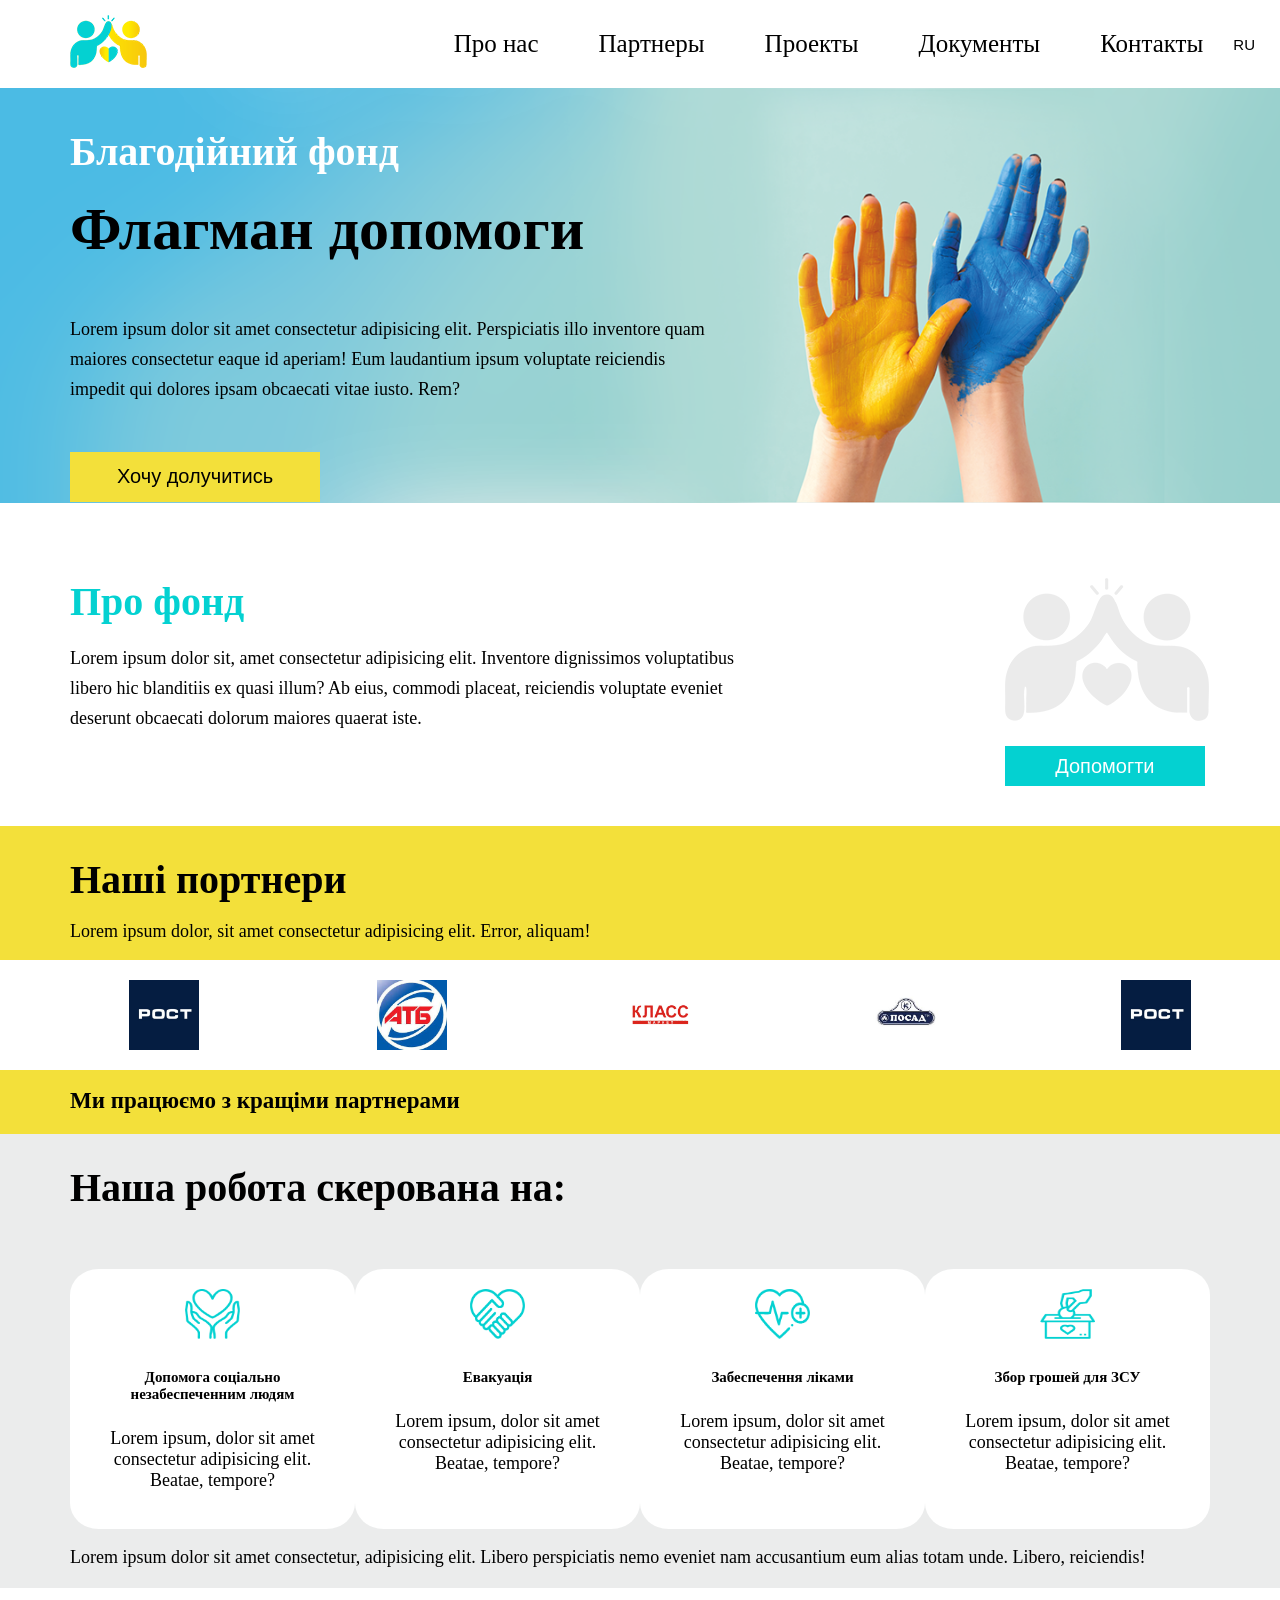
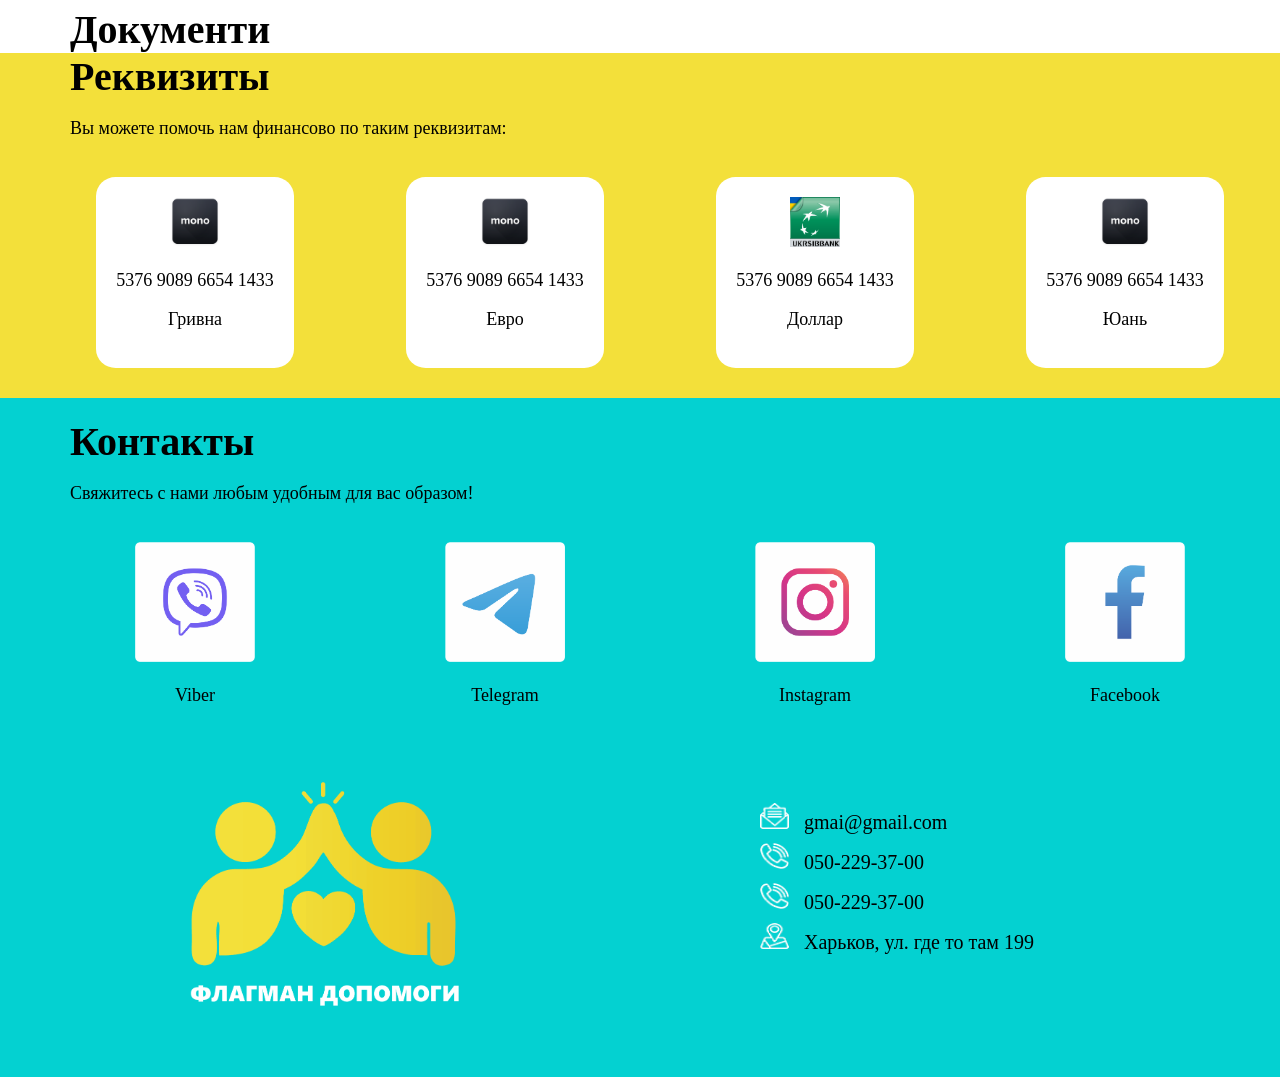
==== commit d90e988e: "Update index.html" ====
--- a/Флагман/index.html
+++ b/Флагман/index.html
@@ -5,7 +5,7 @@
     <meta http-equiv="X-UA-Compatible" content="IE=edge">
     <meta name="viewport" content="width=device-width, initial-scale=1.0">
     <title>Флагман допомоги</title>
-    <link rel="stylesheet" href="/main.css">
+    <link rel="stylesheet" href="./main.css">
     <link rel="preconnect" href="https://fonts.googleapis.com">
     <link rel="preconnect" href="https://fonts.gstatic.com" crossorigin>
     <link href="https://fonts.googleapis.com/css2?family=Merriweather:wght@700&family=Montserrat:wght@400;700;900&display=swap" rel="stylesheet">
--- a/Флагман/main.css
+++ b/Флагман/main.css
@@ -0,0 +1,282 @@
+html {
+    scroll-behavior: smooth;
+}
+body {
+    max-width: 1440px;
+    margin: 0 auto;
+    padding: 0;
+    font-family: 'Merriweather' Arial, sans-serif;
+    font-size: 18px;
+}
+
+h1 {
+    font-size: 60px;
+    padding-left: 70px;
+    margin-top: 20px;
+}
+
+h2 {
+    font-size: 40px;
+    margin: 0;
+    padding-left: 70px;
+}
+
+h3 {
+    font-size: 28px;
+}
+
+h4 {
+    font-size: 23px;
+}
+
+.header {
+    display: flex;
+    align-items: center;
+    justify-content: space-between;
+    background-color: #fff;
+    min-height: fit-content;
+    /* min-height: 15px; */
+}
+
+.logo {
+    padding-left: 70px;
+}
+
+.navigation-list {
+    display: flex;
+    list-style: none;
+    font-size: 25px;
+    margin: 0;
+    padding-right: 25px;
+}
+
+.navigation-list-item {
+    padding: 30px;
+}
+
+.navigation-list-item-link {
+    text-decoration: none;
+    color: #000;
+}
+
+.navigation-languege-button {
+    font-size: 15px;
+    border: none;
+    background-color: transparent;
+    cursor: pointer;
+    padding: 0;
+}
+
+.aboute {
+    background: url(/Флагман/img/BANNER.png);
+    background-repeat: no-repeat;
+    background-size: contain;
+    height: 460px;
+    margin-bottom: 30px;
+}
+
+.aboute-header {
+    color: #fff;
+    padding-top: 40px;
+}
+
+.aboute-text {
+    padding-left: 70px;
+    width: 50%;
+    line-height: 30px;
+}
+
+.aboute-button_join {
+    width: 250px;
+    height: 50px;
+    background-color: #f3e03a;
+    font-size: 20px;
+    border: none;
+    cursor: pointer;
+    margin-top: 30px;
+    margin-left: 70px;
+}
+
+.aboute-fund {
+    display: flex;
+}
+
+.aboute-funt-header {
+    color: #04d1d1;
+}
+
+.aboute-fund-text {
+    padding-left: 70px;
+    width: 70%;
+    line-height: 30px;
+}
+
+.aboute-fund-logo {
+    width: 204px;
+    height: 143px;
+    /* padding-top: 30px; */
+    padding-right: 70px;
+}
+
+.aboute-fund_join {
+    width: 200px;
+    height: 40px;
+    background-color: #04d1d1;
+    color: #fff;
+    font-size: 20px;
+    border: none;
+    cursor: pointer;
+    margin-top: 20px;
+}
+
+.partners {
+    background-color: #f3e03a;
+    margin-top: 40px;
+
+}
+
+.partners-header{
+    padding-top: 30px;
+}
+
+.partners-text {
+    padding-left: 70px;
+}
+
+.partners-list {
+    display: flex;
+    justify-content:space-around;
+    background-color: #fff;
+    list-style: none;
+}
+
+.partners-list-item {
+padding-top: 20px;
+padding-bottom: 15px;
+}
+
+.partners-list-item-img {
+width: 70px;
+height: 70px;
+}
+
+.partners-slogan {
+    margin: 0;
+    padding-bottom: 20px;
+    padding-left: 70px;
+}
+
+.projects {
+    background-color: #ebecec;
+    padding-top: 30px;
+}
+
+.projects-list {
+    display: flex;
+    justify-content: space-around;
+    padding-top: 40px;
+    padding-left: 70px;
+    padding-right: 70px;
+}
+
+.projects-list-item {
+    text-align: center;
+    background-color: #fff;
+    padding: 20px 20px;
+    border-radius: 10%;
+    list-style: none;
+    width: 250px;
+}
+
+.projects-list-item-img {
+    width: 55px;
+    height: 50px;
+}
+
+.projects-slogan {
+    padding-left: 70px;
+    padding-bottom: 20px;
+}
+
+.documets {
+
+}
+
+.requisites {
+    background-color: #f3e03a;
+}
+
+.requisites-text  {
+    padding-left: 70px;
+}
+
+.requisites-list {
+    display: flex;
+    justify-content: space-around;
+    padding-top: 20px;
+    padding-bottom: 30px;
+    margin: 0;
+}
+
+.requisites-list-item {
+    list-style: none;
+    text-align: center;
+    background-color: #fff;
+    padding: 20px 20px;
+    border-radius: 10%;
+}
+
+.requisites-list-item-img {
+    width: 50px;
+    height: 50px;
+}
+
+.contacts {
+    background-color: #04d1d1;
+    padding-top: 20px;
+}
+
+.contacts-text {
+    padding-left: 70px;
+}
+
+.messenger-list {
+    display: flex;
+    justify-content: space-around;
+    list-style: none;
+    text-align: center;
+    padding-top: 20px;
+}
+
+.messenger-list-item img {
+width: 120px;
+height: 120px;
+}
+
+.contacts-phone {
+    display: flex;
+}
+
+.contacts-phone img {
+    width: 270px;
+    height: 225px;
+    padding-left: 190px;
+    padding-top: 40px;
+    padding-bottom: 70px;
+}
+
+
+.contacts-list {
+    list-style: none;
+    padding-top: 40px;
+    padding-left: 300px;
+    font-size: 20px;
+    line-height: 40px;
+}
+
+.contacts-list img {
+    width: 29px;
+    height: 26px;
+    padding: 0;
+    margin-right: 10px;
+}
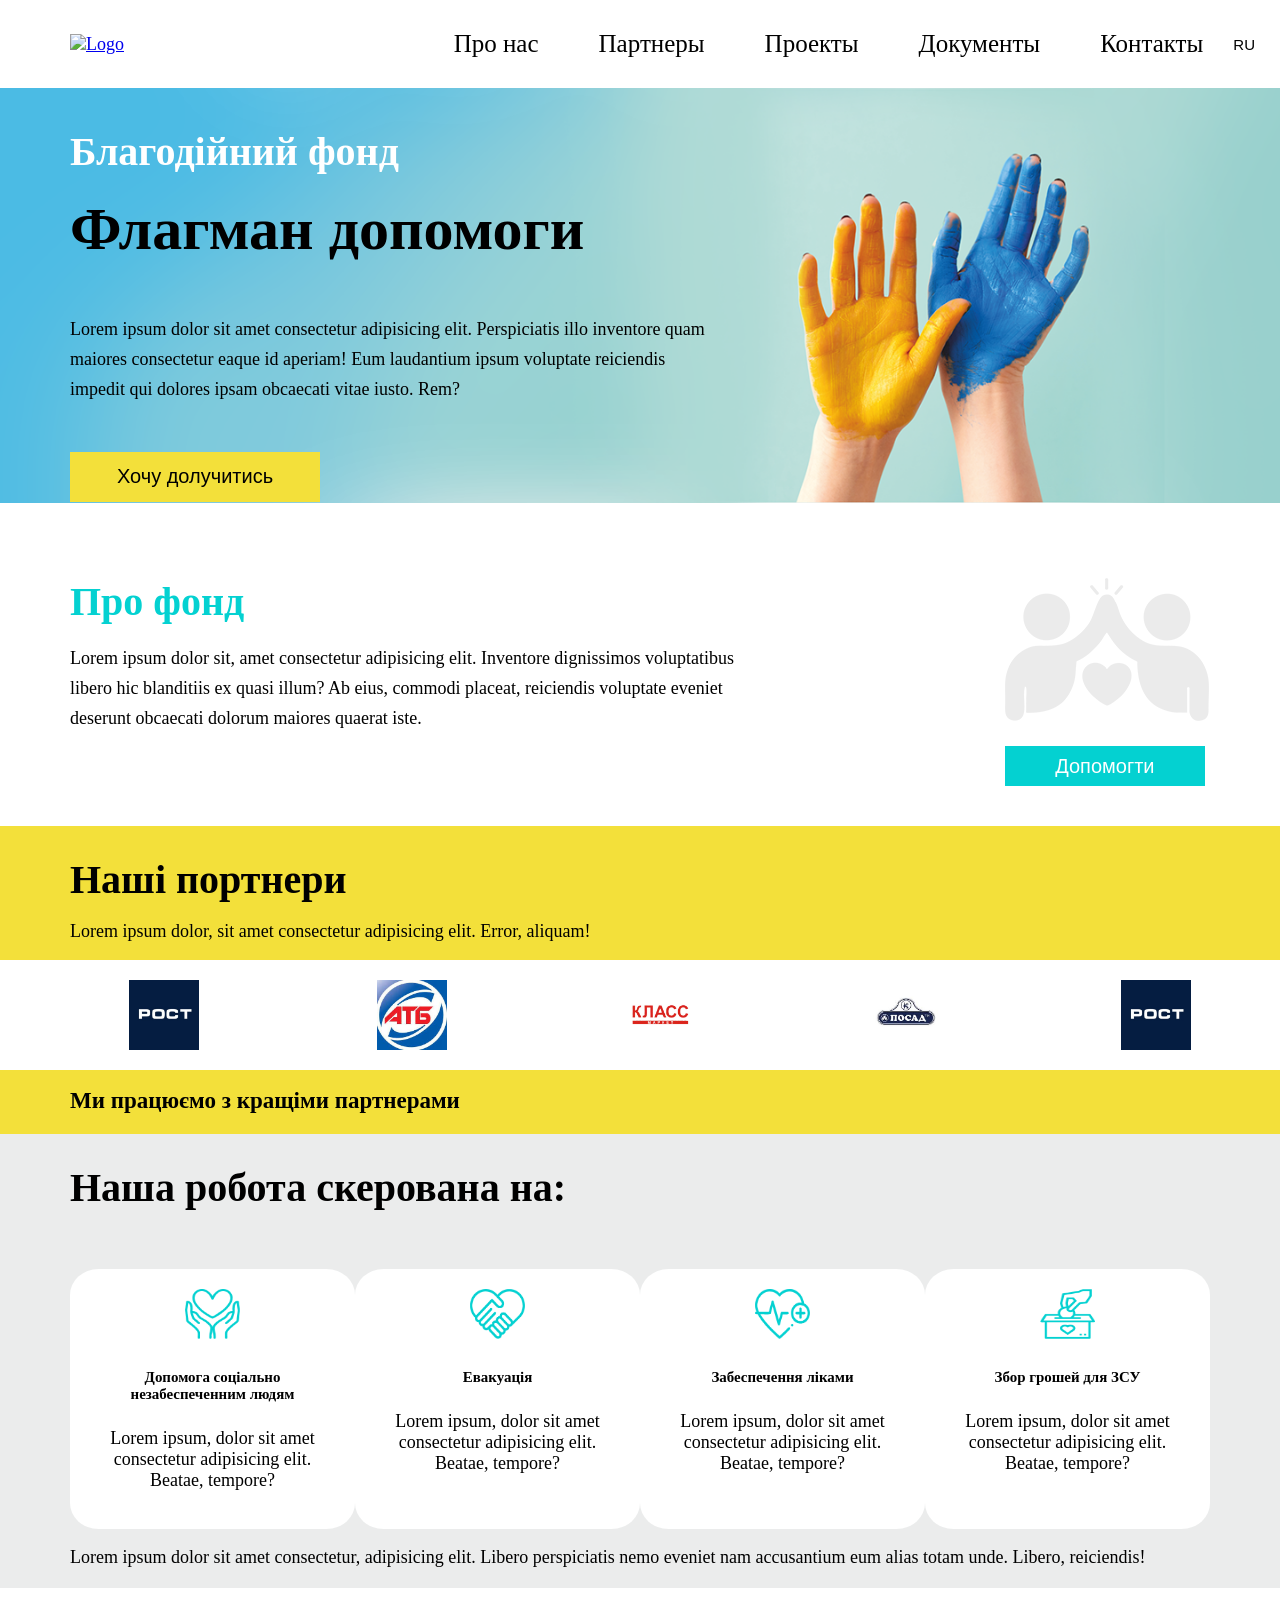
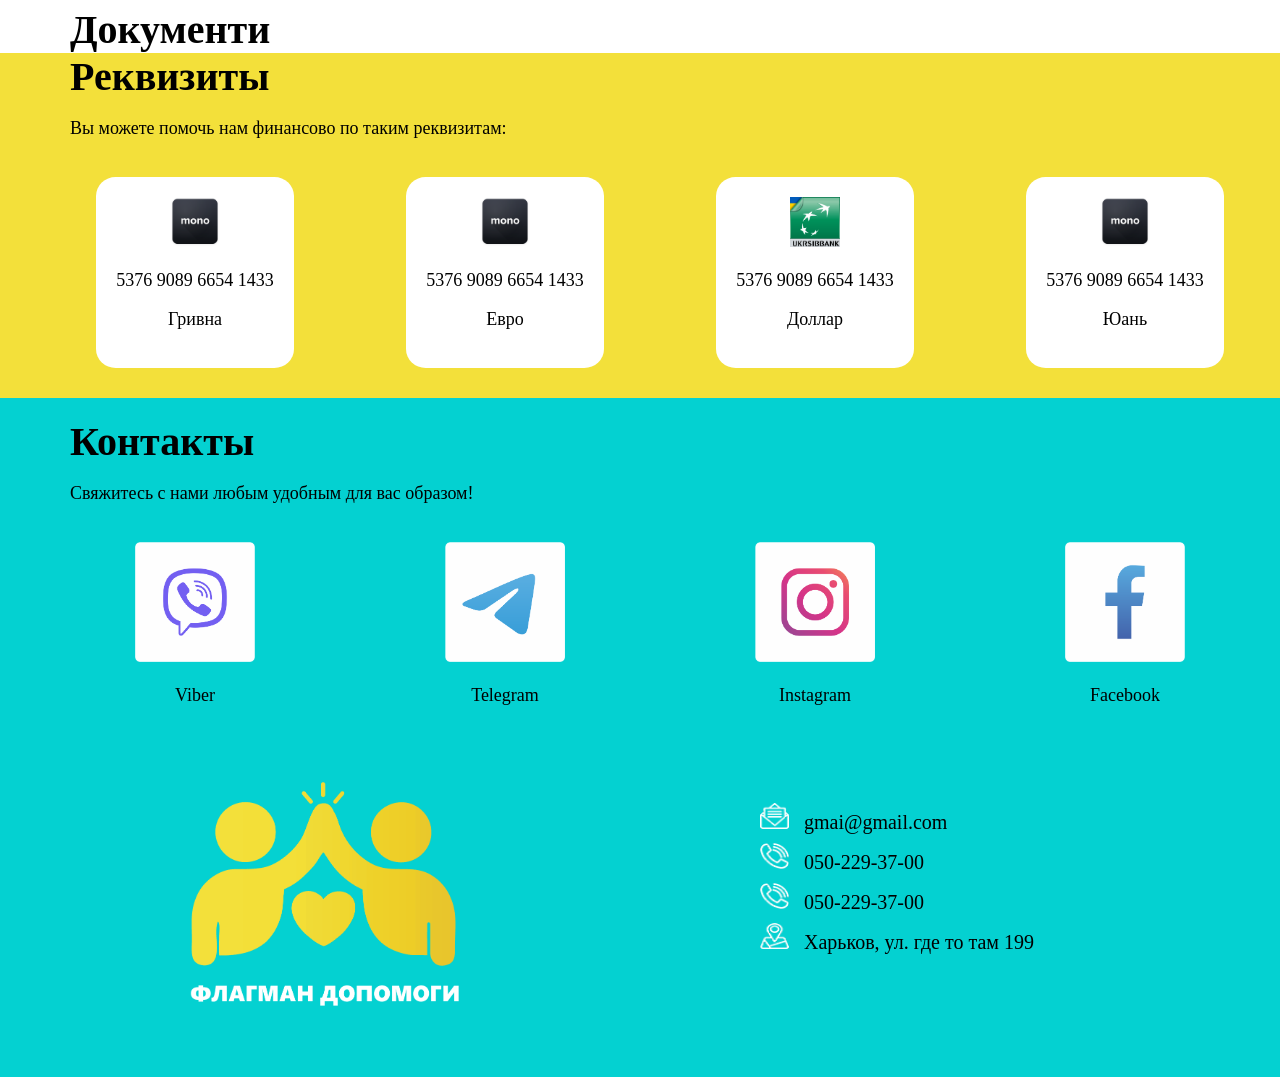
==== commit 8b105bc0: "Update index.html" ====
--- a/Флагман/index.html
+++ b/Флагман/index.html
@@ -12,7 +12,7 @@
 </head>
 <body>
     <header class="header" id="header">
-        <a href="#header"> <img class="logo" src="./img/ЛОГО.png" alt="Logo"></a>
+        <a href="#header"> <img class="logo" src="../img/ЛОГО.png" alt="Logo"></a>
         <nav class="navigation">
             <ul class="navigation-list">
                 <li class="navigation-list-item"> <a class="navigation-list-item-link" href="#aboute">Про нас</a></li>
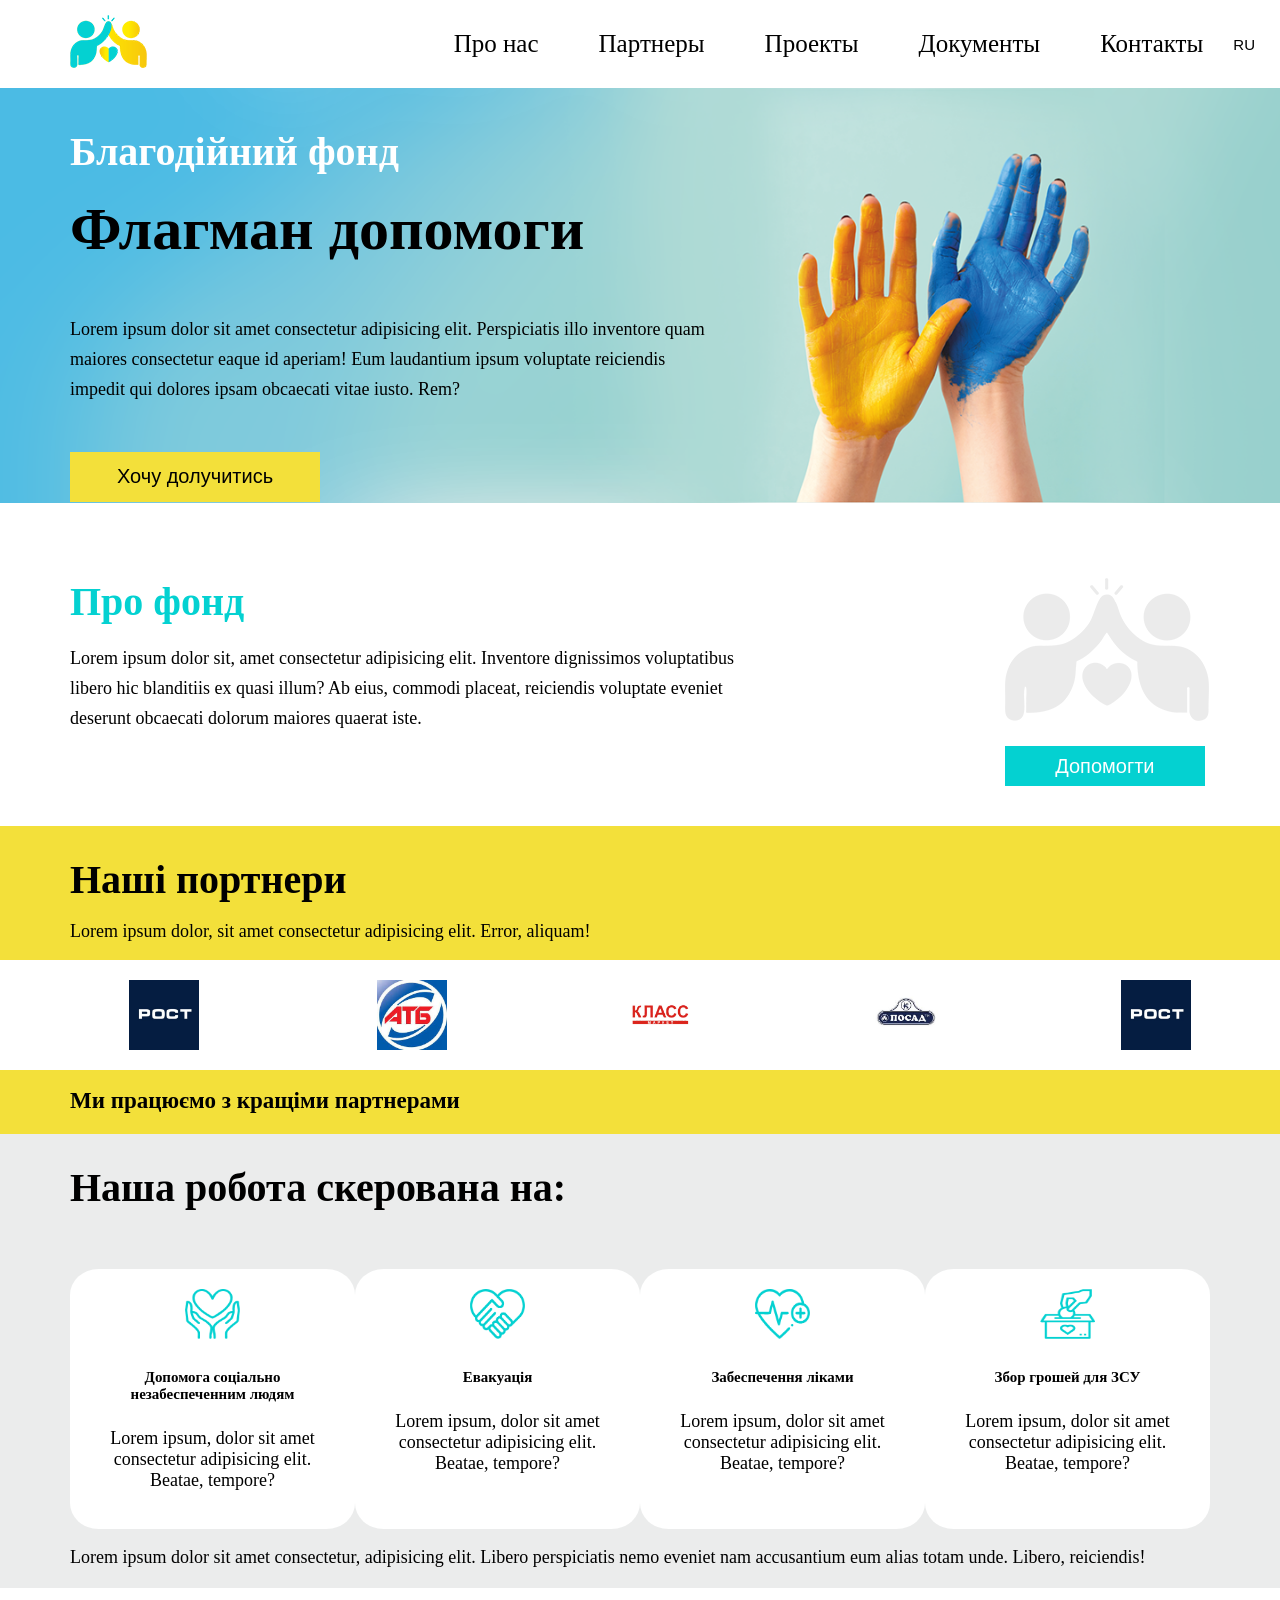
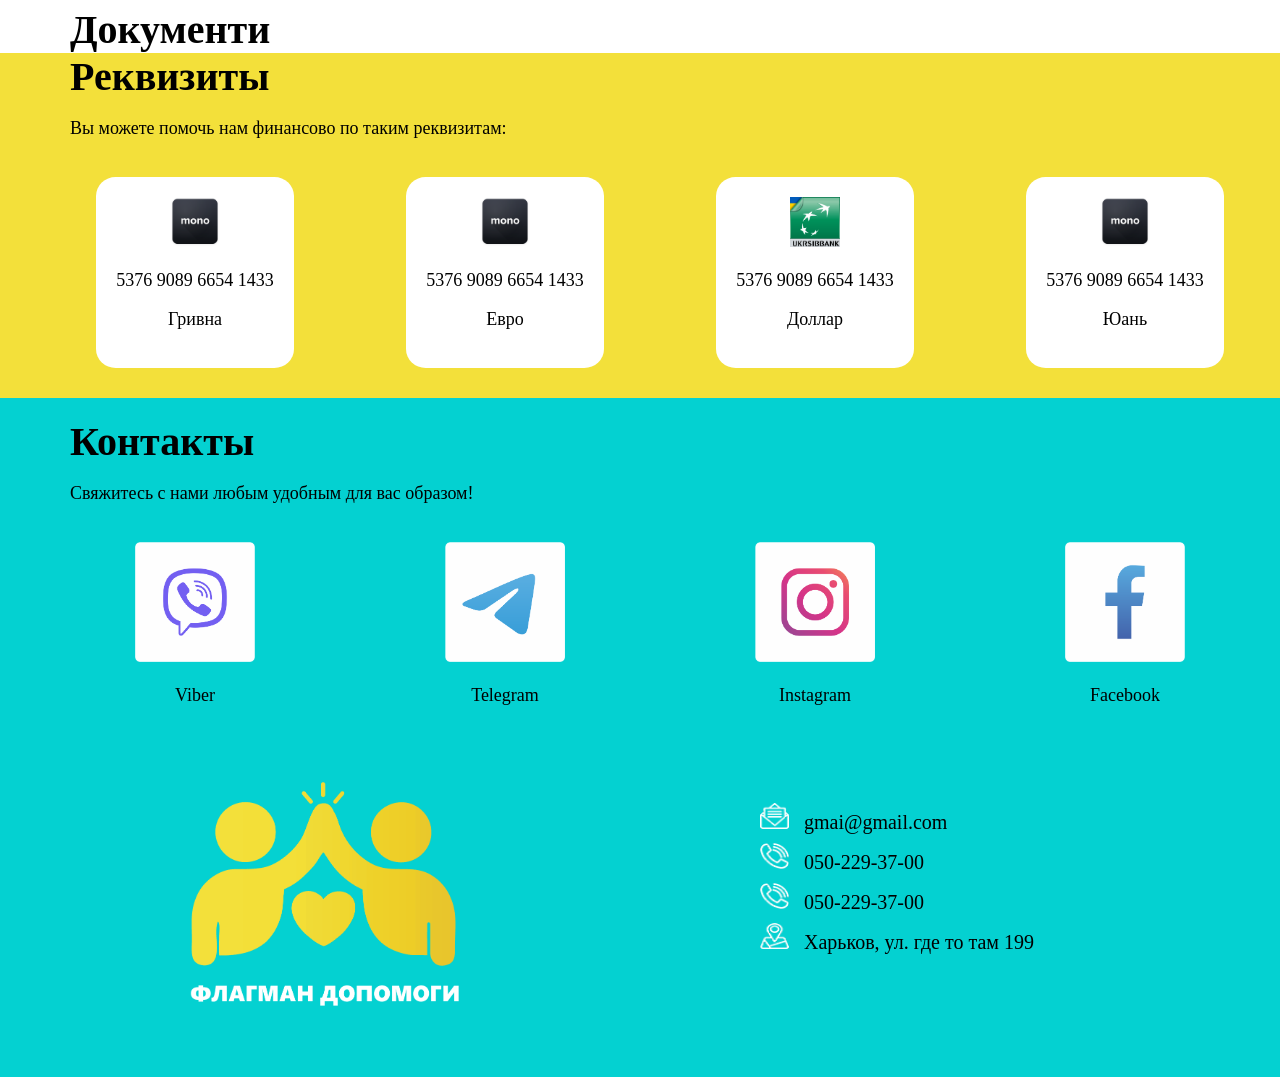
==== commit 06a47ef8: "Update index.html" ====
--- a/Флагман/index.html
+++ b/Флагман/index.html
@@ -12,7 +12,7 @@
 </head>
 <body>
     <header class="header" id="header">
-        <a href="#header"> <img class="logo" src="../img/ЛОГО.png" alt="Logo"></a>
+        <a href="#header"> <img class="logo" src="./img/ЛОГО.png" alt="Logo"></a>
         <nav class="navigation">
             <ul class="navigation-list">
                 <li class="navigation-list-item"> <a class="navigation-list-item-link" href="#aboute">Про нас</a></li>
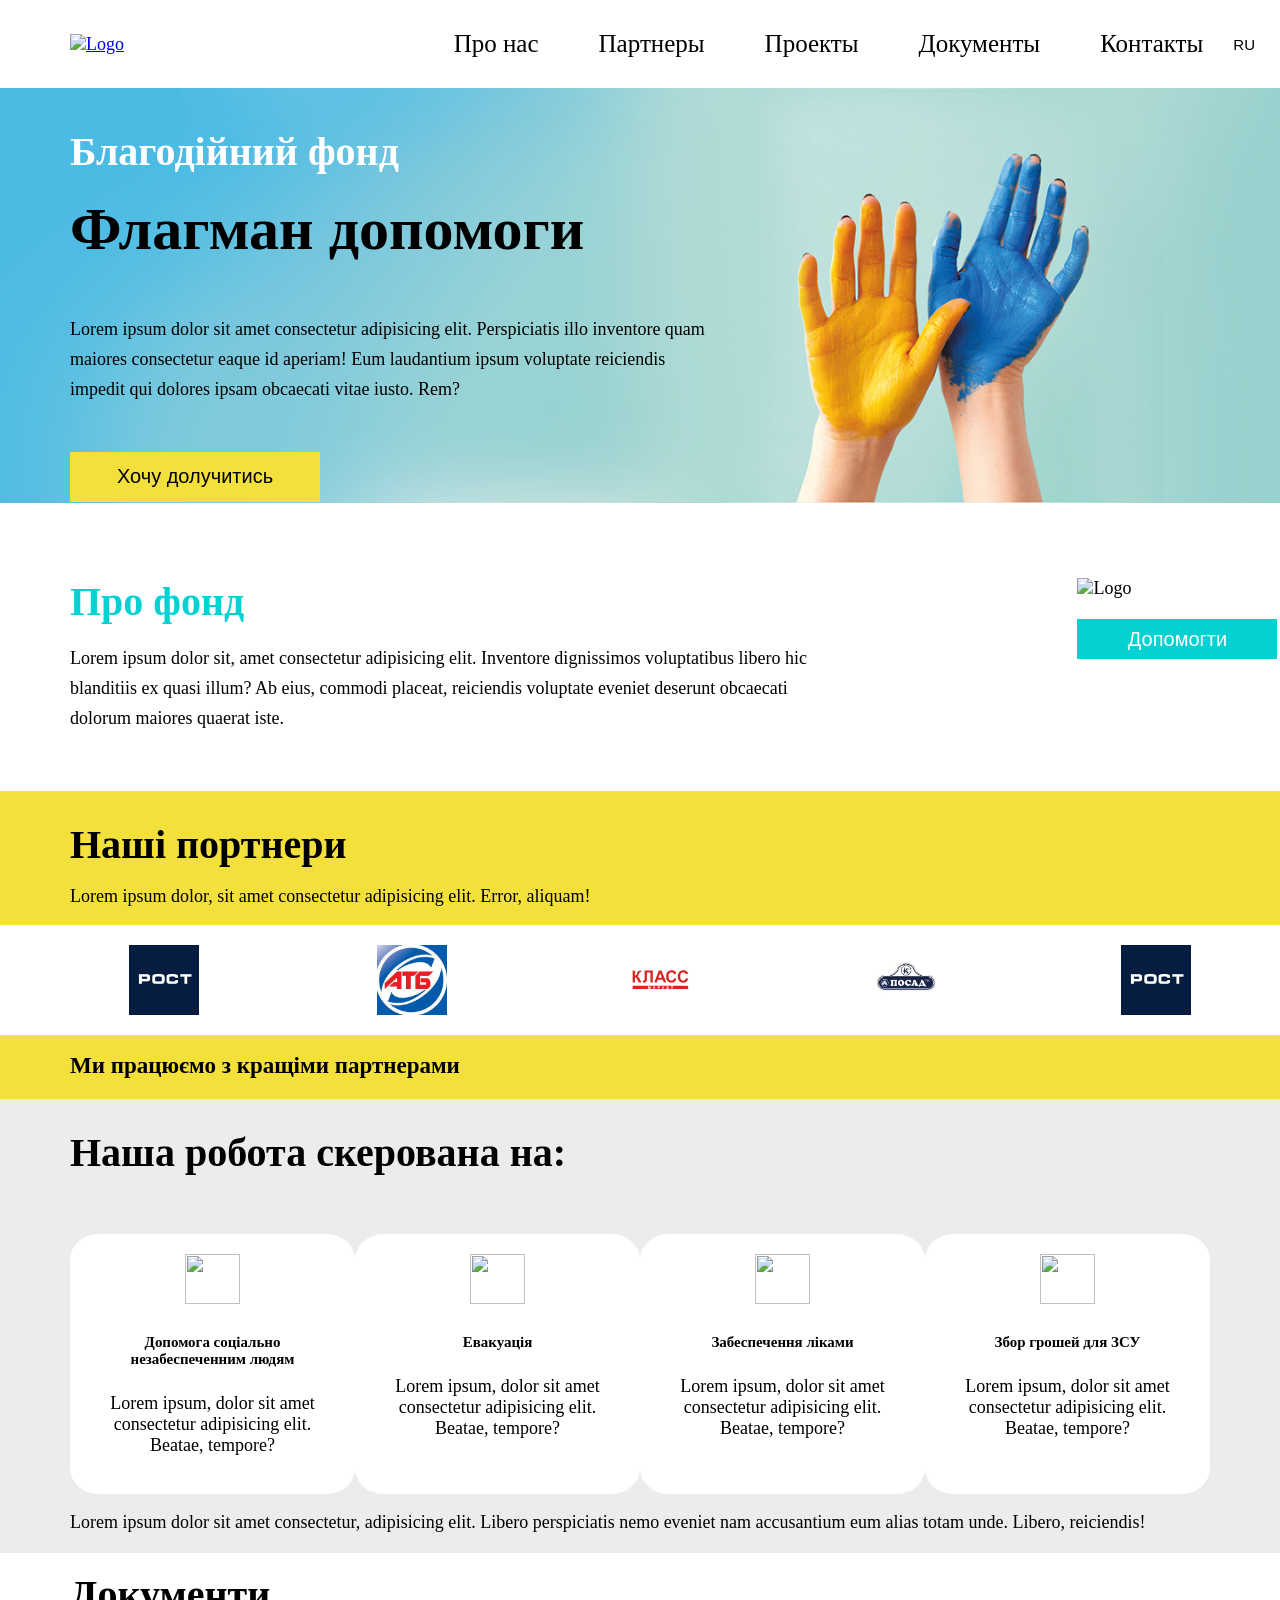
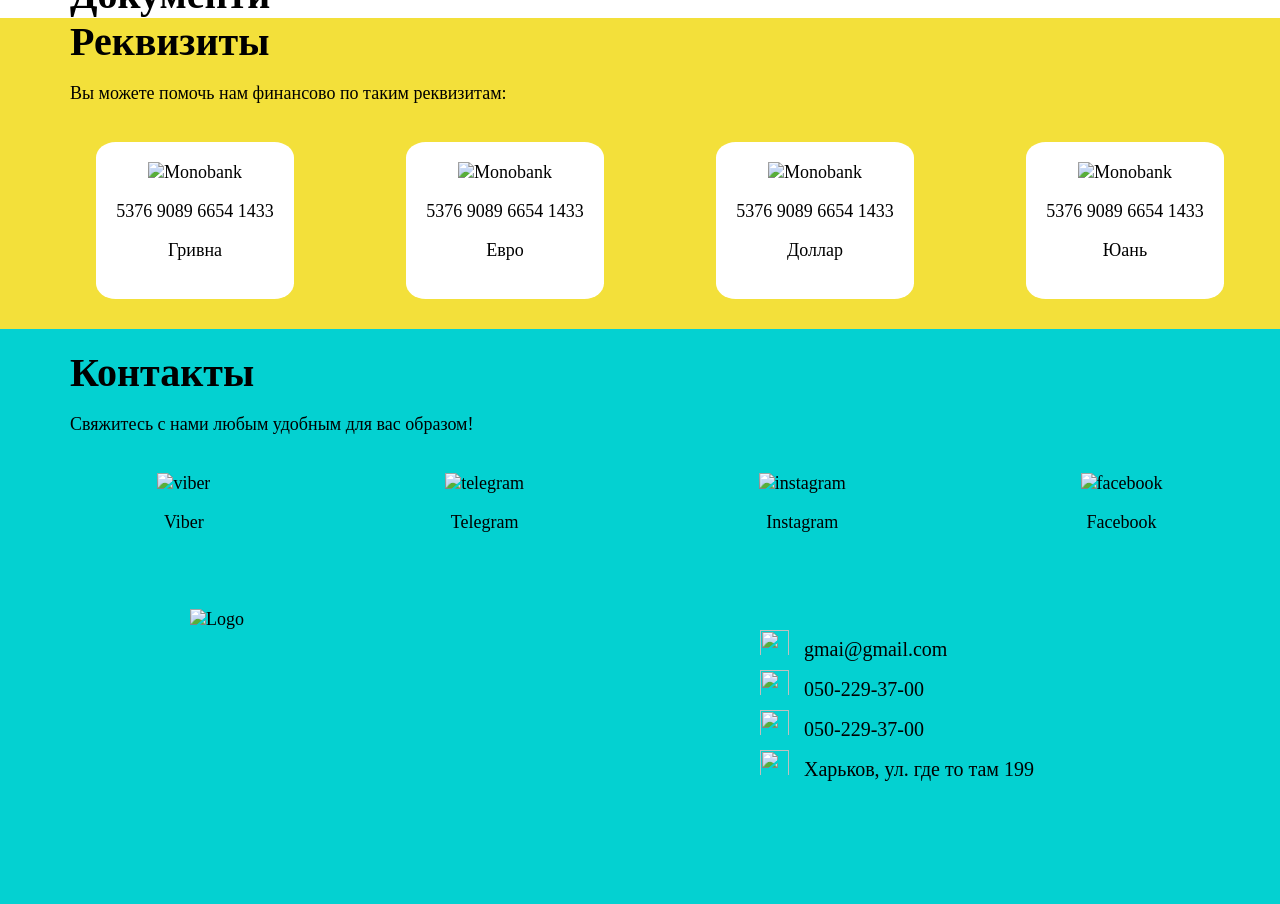
==== commit 5f8fe355: "realese 11" ====
--- a/Флагман/index.html
+++ b/Флагман/index.html
@@ -5,14 +5,14 @@
     <meta http-equiv="X-UA-Compatible" content="IE=edge">
     <meta name="viewport" content="width=device-width, initial-scale=1.0">
     <title>Флагман допомоги</title>
-    <link rel="stylesheet" href="./main.css">
+    <link rel="stylesheet" href="main.css">
     <link rel="preconnect" href="https://fonts.googleapis.com">
     <link rel="preconnect" href="https://fonts.gstatic.com" crossorigin>
     <link href="https://fonts.googleapis.com/css2?family=Merriweather:wght@700&family=Montserrat:wght@400;700;900&display=swap" rel="stylesheet">
 </head>
 <body>
     <header class="header" id="header">
-        <a href="#header"> <img class="logo" src="./img/ЛОГО.png" alt="Logo"></a>
+        <a href="#header"> <img class="logo" src="/img/ЛОГО.png" alt="Logo"></a>
         <nav class="navigation">
             <ul class="navigation-list">
                 <li class="navigation-list-item"> <a class="navigation-list-item-link" href="#aboute">Про нас</a></li>
@@ -37,7 +37,7 @@
             <p class="aboute-fund-text">Lorem ipsum dolor sit, amet consectetur adipisicing elit. Inventore dignissimos voluptatibus libero hic blanditiis ex quasi illum? Ab eius, commodi placeat, reiciendis voluptate eveniet deserunt obcaecati dolorum maiores quaerat iste.</p>
                 </div>
                 <div class="about-fund-help">
-            <img class="aboute-fund-logo" src="./img/Ресурс 16@4x.png" alt="Logo">
+            <img class="aboute-fund-logo" src="/img/Ресурс 16@4x.png" alt="Logo">
             <button class="aboute-fund_join">Допомогти</button>
                  </div>
             </div>
@@ -60,22 +60,22 @@
              <h2 class="projects-header">Наша робота скерована на:</h2>
              <ul class="projects-list">
                  <li class="projects-list-item">
-                     <img class="projects-list-item-img" src="./img/Ресурс 64@4x.png" alt="">
+                     <img class="projects-list-item-img" src="/img/Ресурс 64@4x.png" alt="">
                      <h5>Допомога соціально незабеспеченним людям</h5>
                      <p>Lorem ipsum, dolor sit amet consectetur adipisicing elit. Beatae, tempore?</p>
                  </li>
                  <li class="projects-list-item">
-                    <img class="projects-list-item-img" src="./img/Ресурс 62@4x.png" alt="">
+                    <img class="projects-list-item-img" src="/img/Ресурс 62@4x.png" alt="">
                     <h5>Евакуація</h5>
                     <p>Lorem ipsum, dolor sit amet consectetur adipisicing elit. Beatae, tempore?</p>
                  </li>
                 <li class="projects-list-item">
-                    <img class="projects-list-item-img" src="./img/Ресурс 61@4x.png" alt="">
+                    <img class="projects-list-item-img" src="/img/Ресурс 61@4x.png" alt="">
                     <h5>Забеспечення ліками</h5>
                     <p>Lorem ipsum, dolor sit amet consectetur adipisicing elit. Beatae, tempore?</p>
                 </li>
                 <li class="projects-list-item">
-                    <img class="projects-list-item-img" src="./img/Ресурс 63@4x.png" alt="">
+                    <img class="projects-list-item-img" src="/img/Ресурс 63@4x.png" alt="">
                     <h5>Збор грошей для ЗСУ</h5>
                     <p>Lorem ipsum, dolor sit amet consectetur adipisicing elit. Beatae, tempore?</p>
                 </li>
@@ -90,22 +90,22 @@
              <p class="requisites-text">Вы можете помочь нам финансово по таким реквизитам:</p>
              <ul class="requisites-list">
                  <li class="requisites-list-item">
-                     <img class="requisites-list-item-img" src="./img/mono.png" alt="Monobank">
+                     <img class="requisites-list-item-img" src="/img/mono.png" alt="Monobank">
                      <p>5376 9089 6654 1433</p>
                      <p>Гривна</p>
                  </li>
                  <li class="requisites-list-item">
-                    <img class="requisites-list-item-img" src="./img/mono.png" alt="Monobank">
+                    <img class="requisites-list-item-img" src="/img/mono.png" alt="Monobank">
                     <p>5376 9089 6654 1433</p>
                     <p>Евро</p>
                 </li>
                 <li class="requisites-list-item">
-                    <img class="requisites-list-item-img" src="./img/укрсиб.png" alt="Monobank">
+                    <img class="requisites-list-item-img" src="/img/укрсиб.png" alt="Monobank">
                     <p>5376 9089 6654 1433</p>
                     <p>Доллар</p>
                 </li>
                 <li class="requisites-list-item">
-                    <img class="requisites-list-item-img" src="./img/mono.png" alt="Monobank">
+                    <img class="requisites-list-item-img" src="/img/mono.png" alt="Monobank">
                     <p>5376 9089 6654 1433</p>
                     <p>Юань</p>
                 </li>
@@ -117,29 +117,29 @@
         <p class="contacts-text">Cвяжитесь с нами любым удобным для вас образом!</p>
         <ul class="messenger-list">
            <li class="messenger-list-item">
-               <img src="./img/Ресурс 14@4x.png" alt="viber">
+               <img src="/img/Ресурс 14@4x.png" alt="viber">
                <p>Viber</p>
            </li>
            <li class="messenger-list-item">
-            <img src="./img/Ресурс 15@4x.png" alt="telegram">
+            <img src="/img/Ресурс 15@4x.png" alt="telegram">
             <p>Telegram</p>
         </li>
         <li class="messenger-list-item">
-            <img src="./img/Ресурс 13@4x.png" alt="instagram">
+            <img src="/img/Ресурс 13@4x.png" alt="instagram">
             <p>Instagram</p>
         </li>
         <li class="messenger-list-item">
-            <img src="./img/Ресурс 12@4x.png" alt="facebook">
+            <img src="/img/Ресурс 12@4x.png" alt="facebook">
             <p>Facebook</p>
         </li>
         </ul>
         <div class="contacts-phone">
-            <img src="./img/Ресурс 3@4x.png" alt="Logo">
+            <img src="/img/Ресурс 3@4x.png" alt="Logo">
               <ul class="contacts-list">
-                 <li> <img src="./img/contacts_mail icon.png" alt=""> gmai@gmail.com</li>
-                 <li> <img src="./img/contacts_phone icon.png" alt=""> 050-229-37-00</li>
-                 <li> <img src="./img/contacts_phone icon.png" alt=""> 050-229-37-00</li>
-                 <li> <img src="./img/contacts_adress icon.png" alt=""> Харьков, ул. где то там 199</li>
+                 <li> <img src="/img/contacts_mail icon.png" alt=""> gmai@gmail.com</li>
+                 <li> <img src="/img/contacts_phone icon.png" alt=""> 050-229-37-00</li>
+                 <li> <img src="/img/contacts_phone icon.png" alt=""> 050-229-37-00</li>
+                 <li> <img src="/img/contacts_adress icon.png" alt=""> Харьков, ул. где то там 199</li>
              </ul>
         </div>
     </footer>
